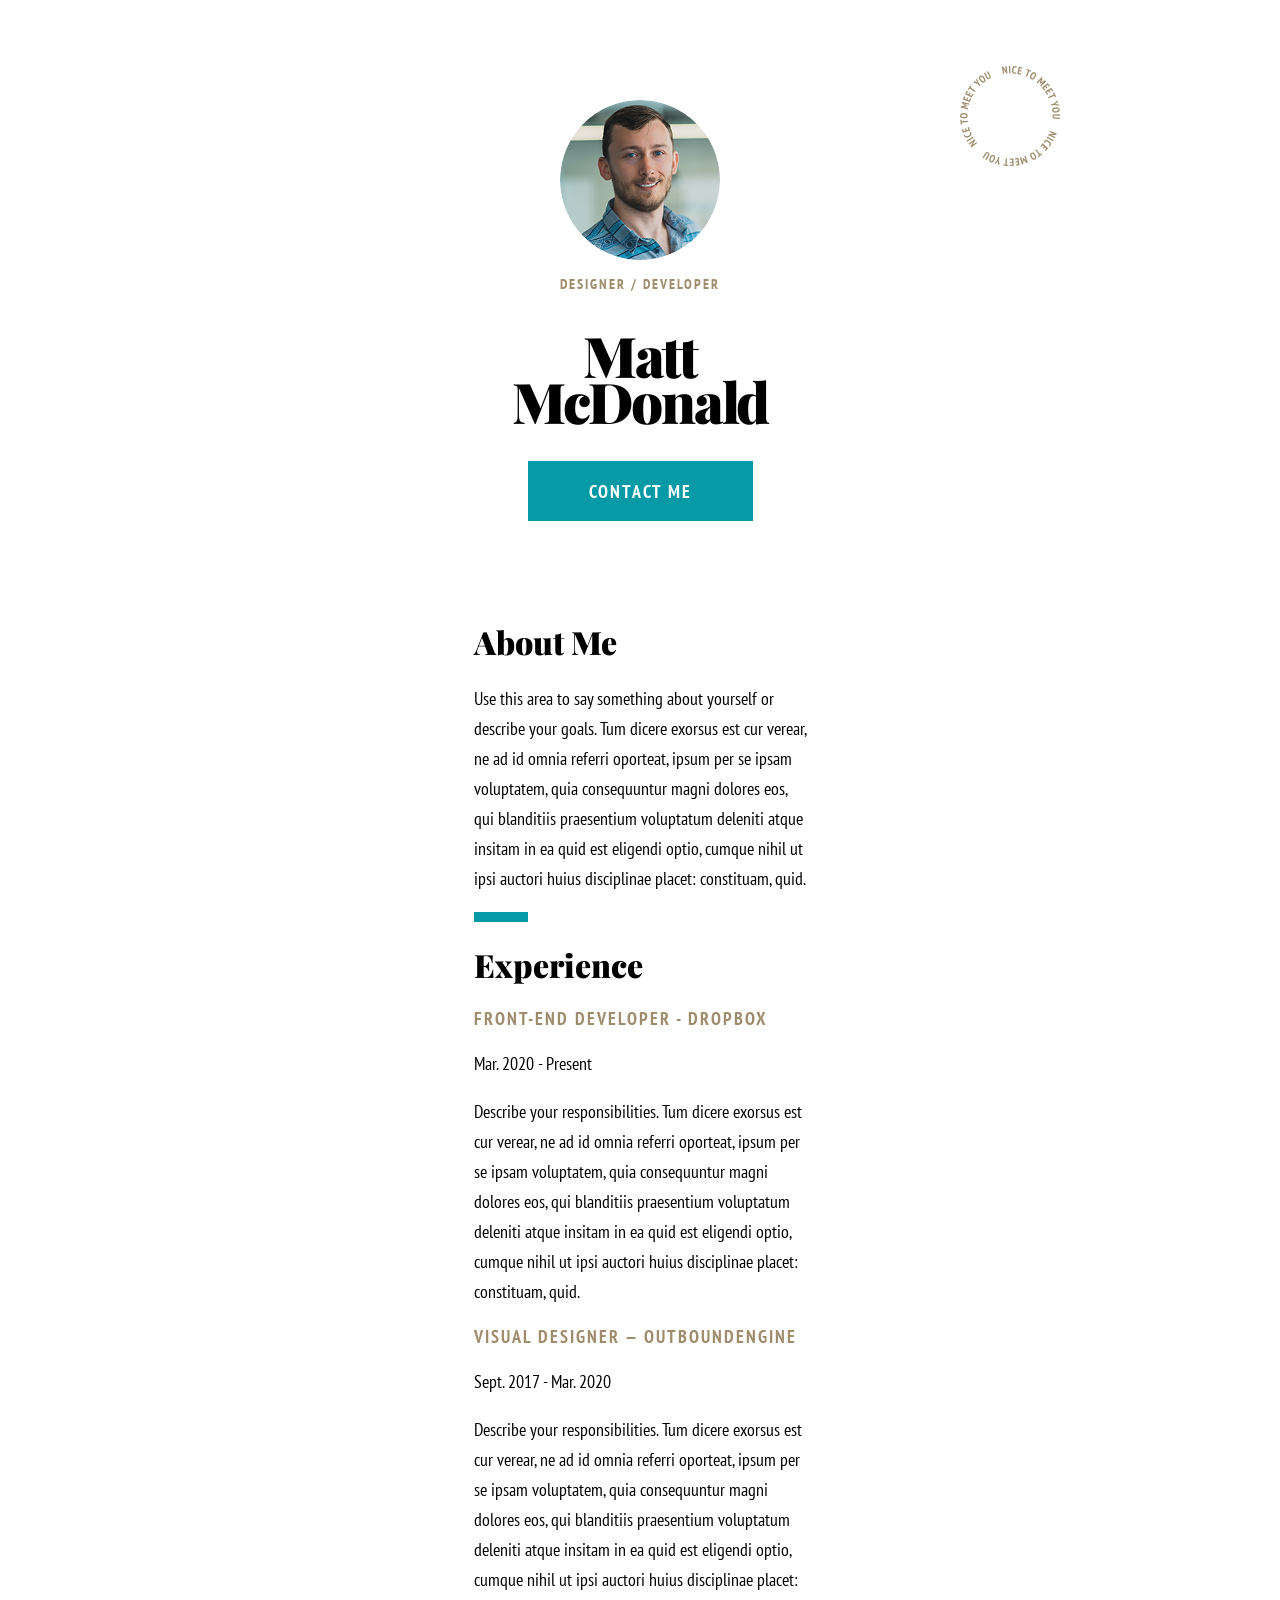
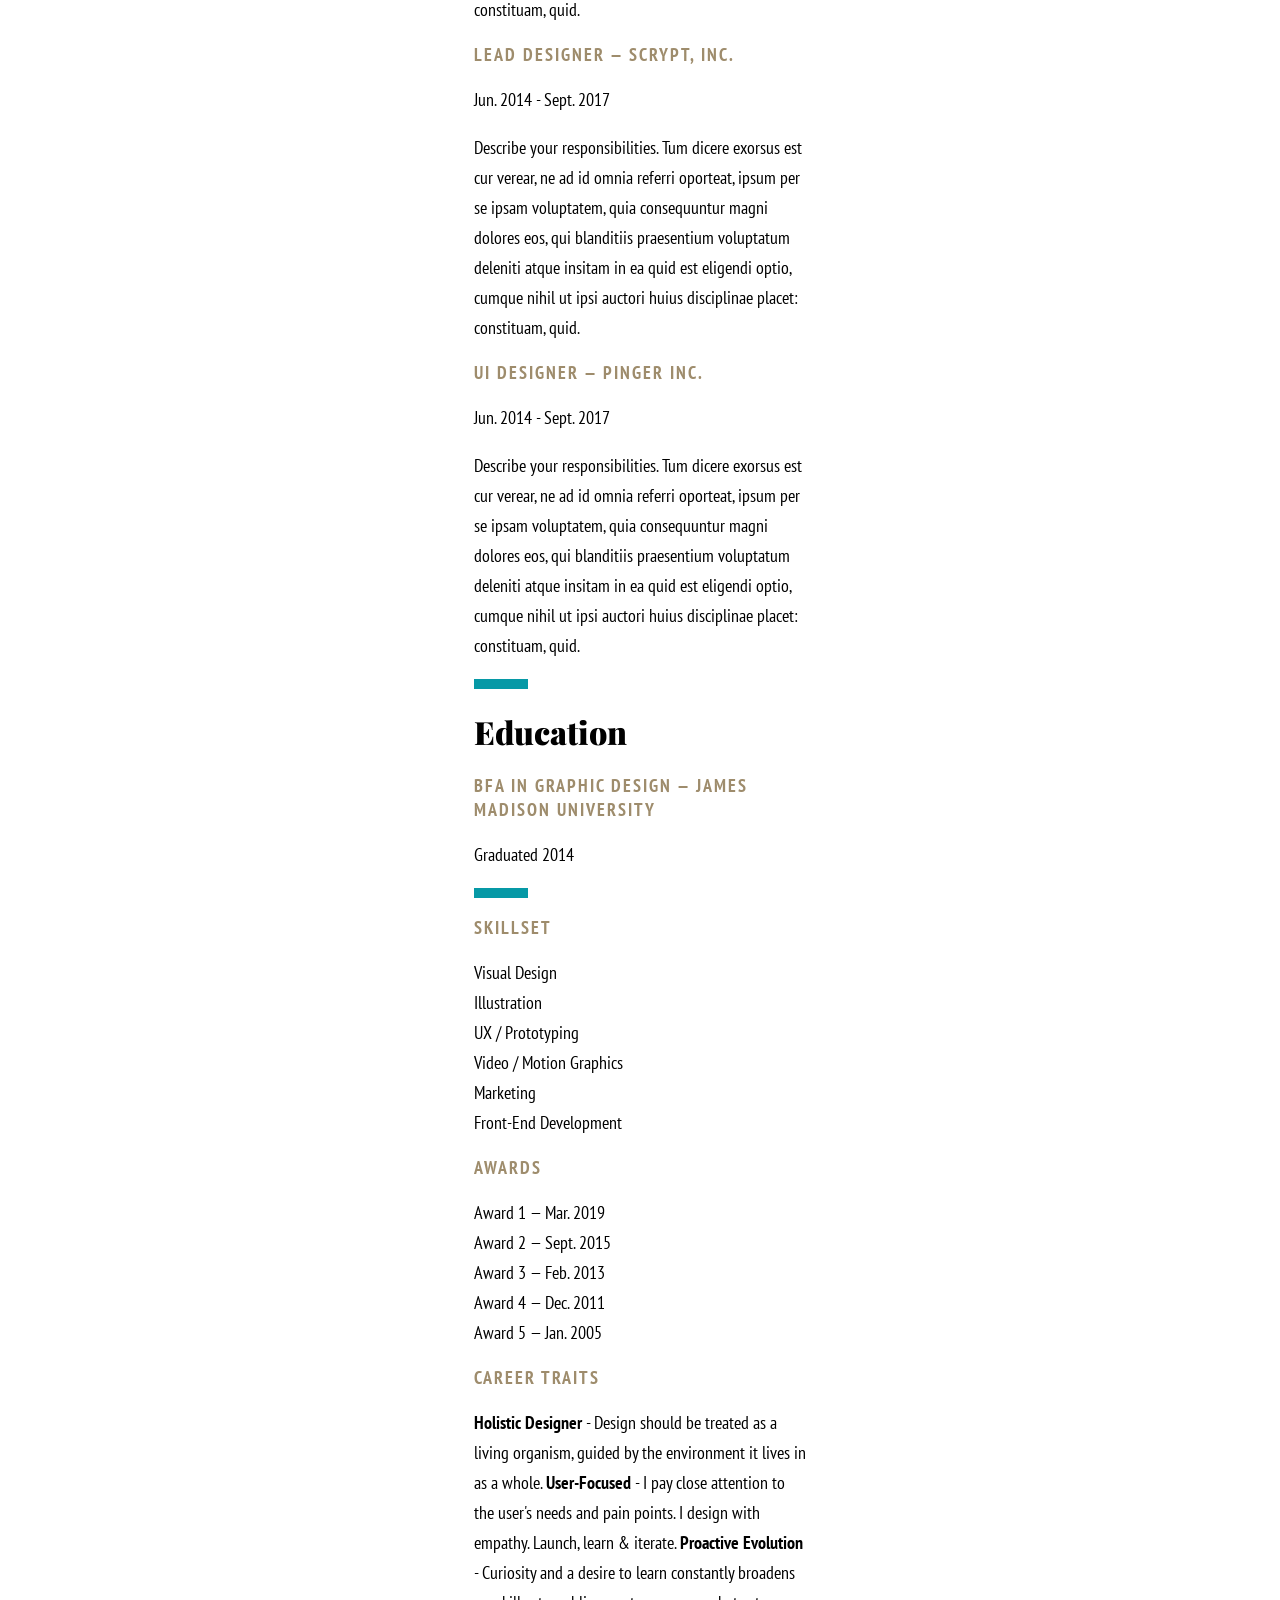
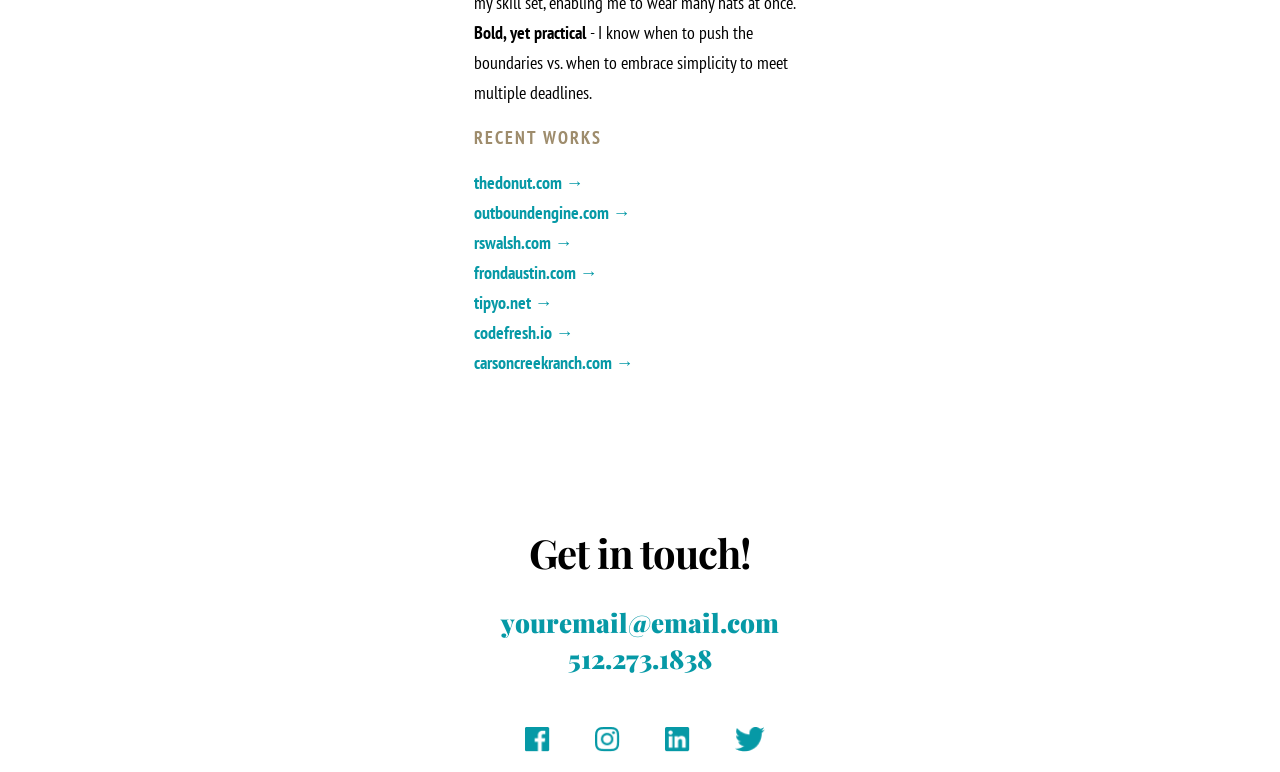
==== index.html @ 44c629a9 "casi acabado" ====
<!doctype html>
<html lang="es">
  <head>
    <meta charset="UTF-8" />
    <meta name="viewport" content="width=device-width, initial-scale=1.0" />
    <title>Proyecto CV</title>

    <link rel="preconnect" href="https://fonts.googleapis.com" />
    <link rel="preconnect" href="https://fonts.gstatic.com" crossorigin />

    <link
      href="https://fonts.googleapis.com/css2?family=Playfair+Display:wght@400;700;900&family=PT+Sans+Narrow:wght@400;700&display=swap"
      rel="stylesheet"
    />

    <link rel="stylesheet" href="estilos.css" />
  </head>

  <body>
    <div class="pagina">
      <div class="fondo_marron">
        <div class="header">
          <img
            class="foto_perfil"
            src="img/foto_hombre.png"
            alt="Imagen de Matt McDonald"
          />

          <img
            class="foto_dos"
            src="img/foto_dos.png"
            alt="Elemento decorativo"
          />

          <p class="color_marron developer">DESIGNER / DEVELOPER</p>

          <h1 class="nombre">Matt McDonald</h1>
        </div>

        <button type="button">CONTACT ME</button>
      </div>

      <h1 class="titulo_aboutme">About Me</h1>

      <p>
        Use this area to say something about yourself or describe your goals.
        Tum dicere exorsus est cur verear, ne ad id omnia referri oporteat,
        ipsum per se ipsam voluptatem, quia consequuntur magni dolores eos, qui
        blanditiis praesentium voluptatum deleniti atque insitam in ea quid est
        eligendi optio, cumque nihil ut ipsi auctori huius disciplinae placet:
        constituam, quid.
      </p>

      <div class="cuadrado_azul"></div>

      <h1>Experience</h1>

      <p class="color_marron">FRONT-END DEVELOPER - DROPBOX</p>

      <p>Mar. 2020 - Present</p>

      <p>
        Describe your responsibilities. Tum dicere exorsus est cur verear, ne ad
        id omnia referri oporteat, ipsum per se ipsam voluptatem, quia
        consequuntur magni dolores eos, qui blanditiis praesentium voluptatum
        deleniti atque insitam in ea quid est eligendi optio, cumque nihil ut
        ipsi auctori huius disciplinae placet: constituam, quid.
      </p>

      <p class="color_marron">Visual Designer — OutboundEngine</p>

      <p>Sept. 2017 - Mar. 2020</p>

      <p>
        Describe your responsibilities. Tum dicere exorsus est cur verear, ne ad
        id omnia referri oporteat, ipsum per se ipsam voluptatem, quia
        consequuntur magni dolores eos, qui blanditiis praesentium voluptatum
        deleniti atque insitam in ea quid est eligendi optio, cumque nihil ut
        ipsi auctori huius disciplinae placet: constituam, quid.
      </p>

      <p class="color_marron">Lead Designer — Scrypt, Inc.</p>

      <p>Jun. 2014 - Sept. 2017</p>

      <p>
        Describe your responsibilities. Tum dicere exorsus est cur verear, ne ad
        id omnia referri oporteat, ipsum per se ipsam voluptatem, quia
        consequuntur magni dolores eos, qui blanditiis praesentium voluptatum
        deleniti atque insitam in ea quid est eligendi optio, cumque nihil ut
        ipsi auctori huius disciplinae placet: constituam, quid.
      </p>

      <p class="color_marron">UI Designer — Pinger Inc.</p>

      <p>Jun. 2014 - Sept. 2017</p>

      <p>
        Describe your responsibilities. Tum dicere exorsus est cur verear, ne ad
        id omnia referri oporteat, ipsum per se ipsam voluptatem, quia
        consequuntur magni dolores eos, qui blanditiis praesentium voluptatum
        deleniti atque insitam in ea quid est eligendi optio, cumque nihil ut
        ipsi auctori huius disciplinae placet: constituam, quid.
      </p>

      <div class="cuadrado_azul"></div>

      <h1>Education</h1>

      <p class="color_marron">
        BFA in Graphic Design — James Madison University
      </p>

      <p>Graduated 2014</p>

      <div class="cuadrado_azul"></div>

      <p class="color_marron">Skillset</p>

      <ul>
        <li>Visual Design</li>
        <li>Illustration</li>
        <li>UX / Prototyping</li>
        <li>Video / Motion Graphics</li>
        <li>Marketing</li>
        <li>Front-End Development</li>
      </ul>

      <p class="color_marron">Awards</p>

      <ul>
        <li>Award 1 — Mar. 2019</li>
        <li>Award 2 — Sept. 2015</li>
        <li>Award 3 — Feb. 2013</li>
        <li>Award 4 — Dec. 2011</li>
        <li>Award 5 — Jan. 2005</li>
      </ul>

      <p class="color_marron">Career Traits</p>

      <p>
        <strong>Holistic Designer</strong> - Design should be treated as a
        living organism, guided by the environment it lives in as a whole.

        <strong>User-Focused</strong> - I pay close attention to the user's
        needs and pain points. I design with empathy. Launch, learn & iterate.

        <strong>Proactive Evolution</strong> - Curiosity and a desire to learn
        constantly broadens my skill set, enabling me to wear many hats at once.

        <strong>Bold, yet practical</strong> - I know when to push the
        boundaries vs. when to embrace simplicity to meet multiple deadlines.
      </p>

      <p class="color_marron">Recent Works</p>

      <ul class="recent_works">
        <li>thedonut.com →</li>
        <li>outboundengine.com →</li>
        <li>rswalsh.com →</li>
        <li>frondaustin.com →</li>
        <li>tipyo.net →</li>
        <li>codefresh.io →</li>
        <li>carsoncreekranch.com →</li>
      </ul>

      <h1 class="titulo_abajo">
        <strong> Get in touch! </strong>
      </h1>

      <p class="correo_y_num">youremail@email.com</p>

      <p class="correo_y_num">512.273.1838</p>

      <div class="logos">
        <img src="img/facebook.png" alt="Facebook" />

        <img src="img/instagram.png" alt="Instagram" />

        <img src="img/linkedin.png" alt="LinkedIn" />

        <img src="img/twitter.png" alt="Twitter" />
      </div>
    </div>
  </body>
</html>
---- estilos.css ----
body {
  display: flex;
  justify-content: center;
  margin: 20px;
}

.pagina {
  width: 375px;
  padding: 0 21px;
  box-sizing: border-box;
}

.color_marron {
  color: #9e8c6c;
  font-family: "PT Sans Narrow", sans-serif;
  font-weight: 700;
  font-size: 18px;
  line-height: 24px;
  letter-spacing: 2px;
  text-transform: uppercase;
}

ul {
  list-style-type: none;
  font-family: "PT Sans Narrow", sans-serif;
  font-weight: 400;
  font-size: 18px;
  line-height: 30px;
  letter-spacing: 0;
}

li {
  margin-left: -40px;
}

.foto_perfil {
  display: flex;
  margin: 0 auto;
  margin-top: 160px;
  width: 160px;
  height: 160px;
  border-radius: 50%;
  display: block;
  margin: 80px auto 0 auto;
  opacity: 1;
}
.foto_dos {
  width: 100px;
  height: 100px;
  position: absolute;
  top: 66px;
  left: 960px;
  transform: rotate(0deg);
  opacity: 1;
}
.nombre {
  display: flex;
  justify-content: center;
  font-family: "Playfair Display", serif;
  font-weight: 900;
  font-size: 56px;
  text-box-trim: none;
  line-height: 46px;
  letter-spacing: -2.17px;
  text-align: center;
}

.logos {
  display: flex;
  justify-content: center;
  width: 243px;
  height: 25px;
  opacity: 1;
  margin-left: 50px;
  gap: 45px;
  margin-top: 50px;
}

.titulo_abajo {
  display: flex;
  justify-content: center;
  font-family: "Playfair Display", serif;
  font-weight: 900;
  font-size: 40px;
  line-height: 50px;
  letter-spacing: -1.14px;
  text-align: center;
  margin-top: 150px;
}

.correo_y_num {
  font-family: "Playfair Display", serif;
  font-weight: 900;
  font-size: 26px;
  line-height: 36px;
  letter-spacing: 0;
  text-align: center;
  color: #0699a6;
  margin: 0;
}

button {
  width: 225px;
  height: 60px;
  display: block;
  margin: 0 auto;
  background-color: #0699a6;
  color: white;
  font-family: "PT Sans Narrow", sans-serif;
  font-weight: 700;
  font-size: 18px;
  letter-spacing: 2px;
  text-align: center;
  border: none;
}

.developer {
  display: flex;
  justify-content: center;
  font-family: "PT Sans Narrow", sans-serif;
  font-weight: 700;
  font-size: 14px;
  line-height: 20px;
  letter-spacing: 2px;
  text-align: center;
  text-transform: uppercase;
}

p {
  font-family: "PT Sans Narrow", sans-serif;
  font-weight: 400;
  font-size: 18px;
  line-height: 30px;
  letter-spacing: 0;
}

h1 {
  max-width: 335px;
  font-family: "Playfair Display", serif;
  font-weight: 900;
  font-size: 32px;
  line-height: 42px;
  letter-spacing: 0px;
}

.titulo_aboutme {
  margin-top: 100px;
}

.cuadrado_azul {
  background-color: #0699a6;
  width: 54px;
  height: 10px;
  top: 968px;
  left: 20px;
}
.recent_works {
  font-family: "PT Sans Narrow", sans-serif;
  font-weight: 700;
  font-size: 18px;
  line-height: 30px;
  letter-spacing: 0;
  color: #0699a6;
}
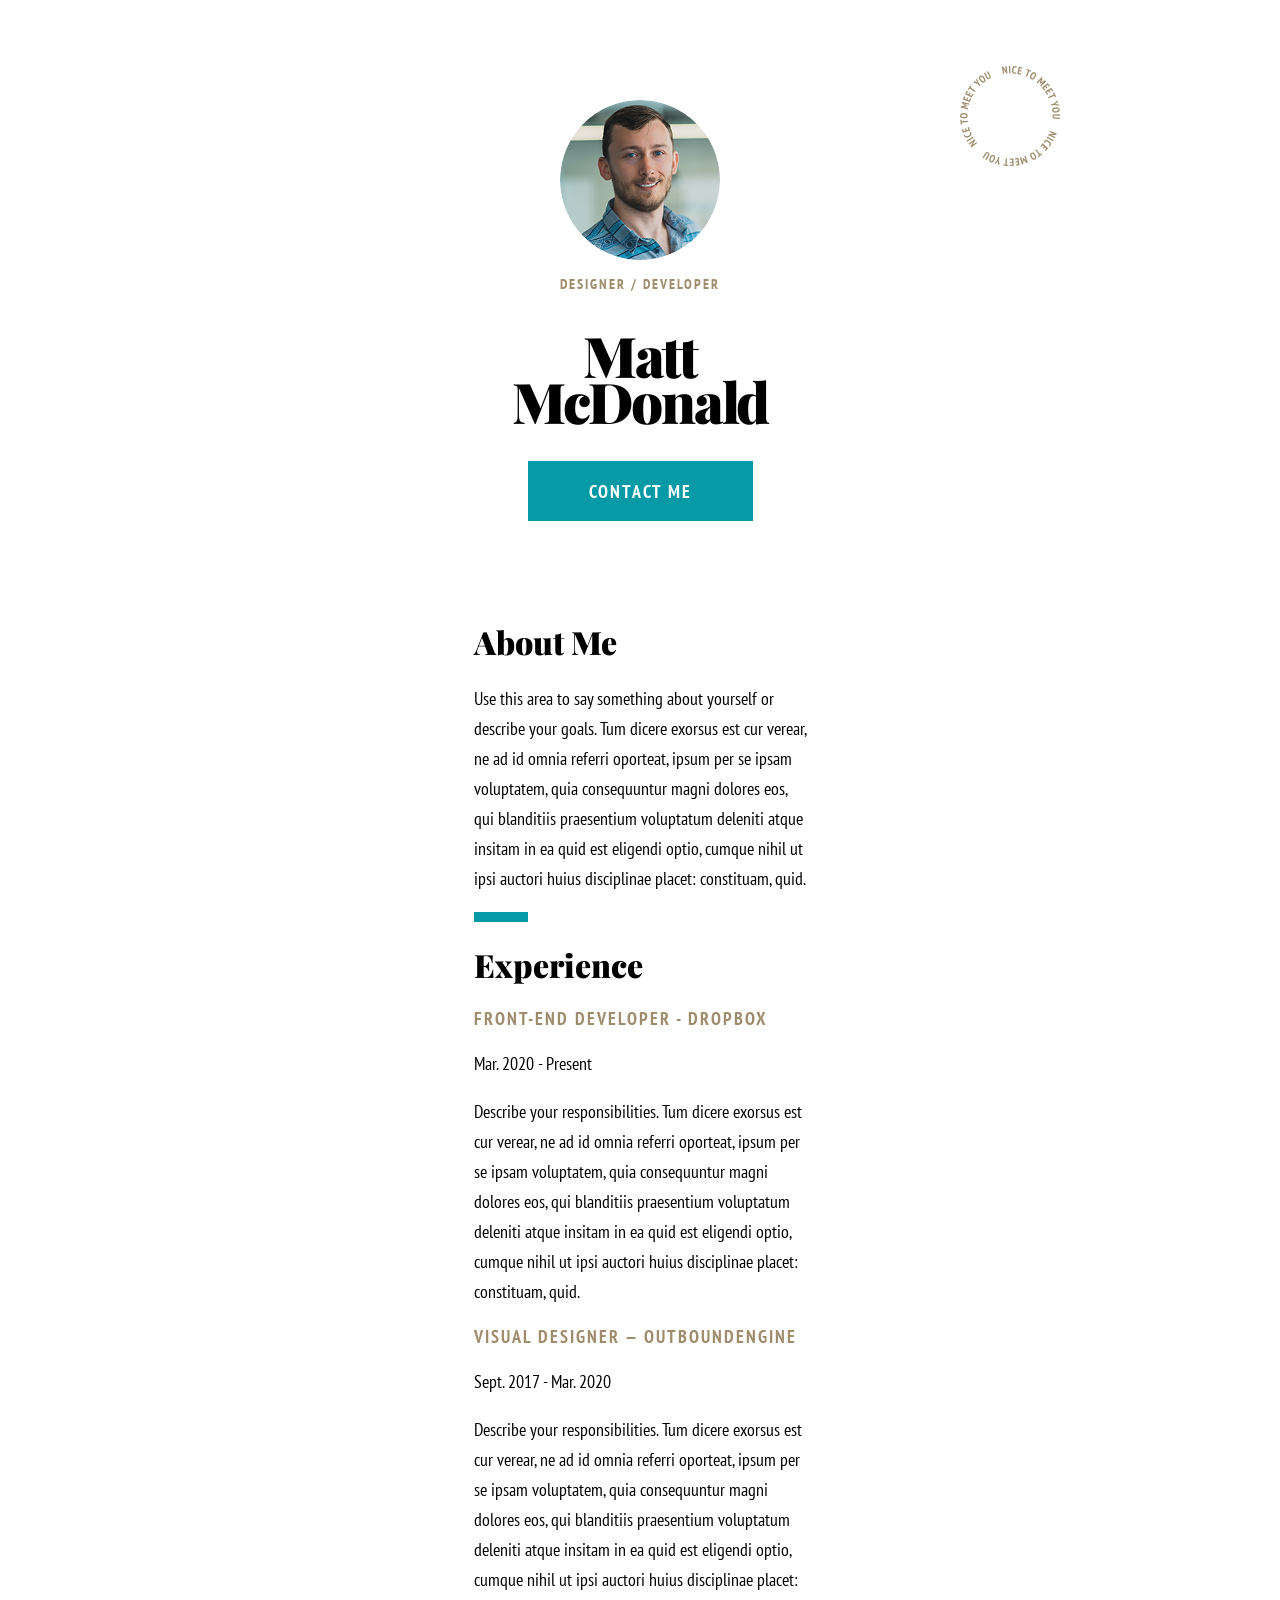
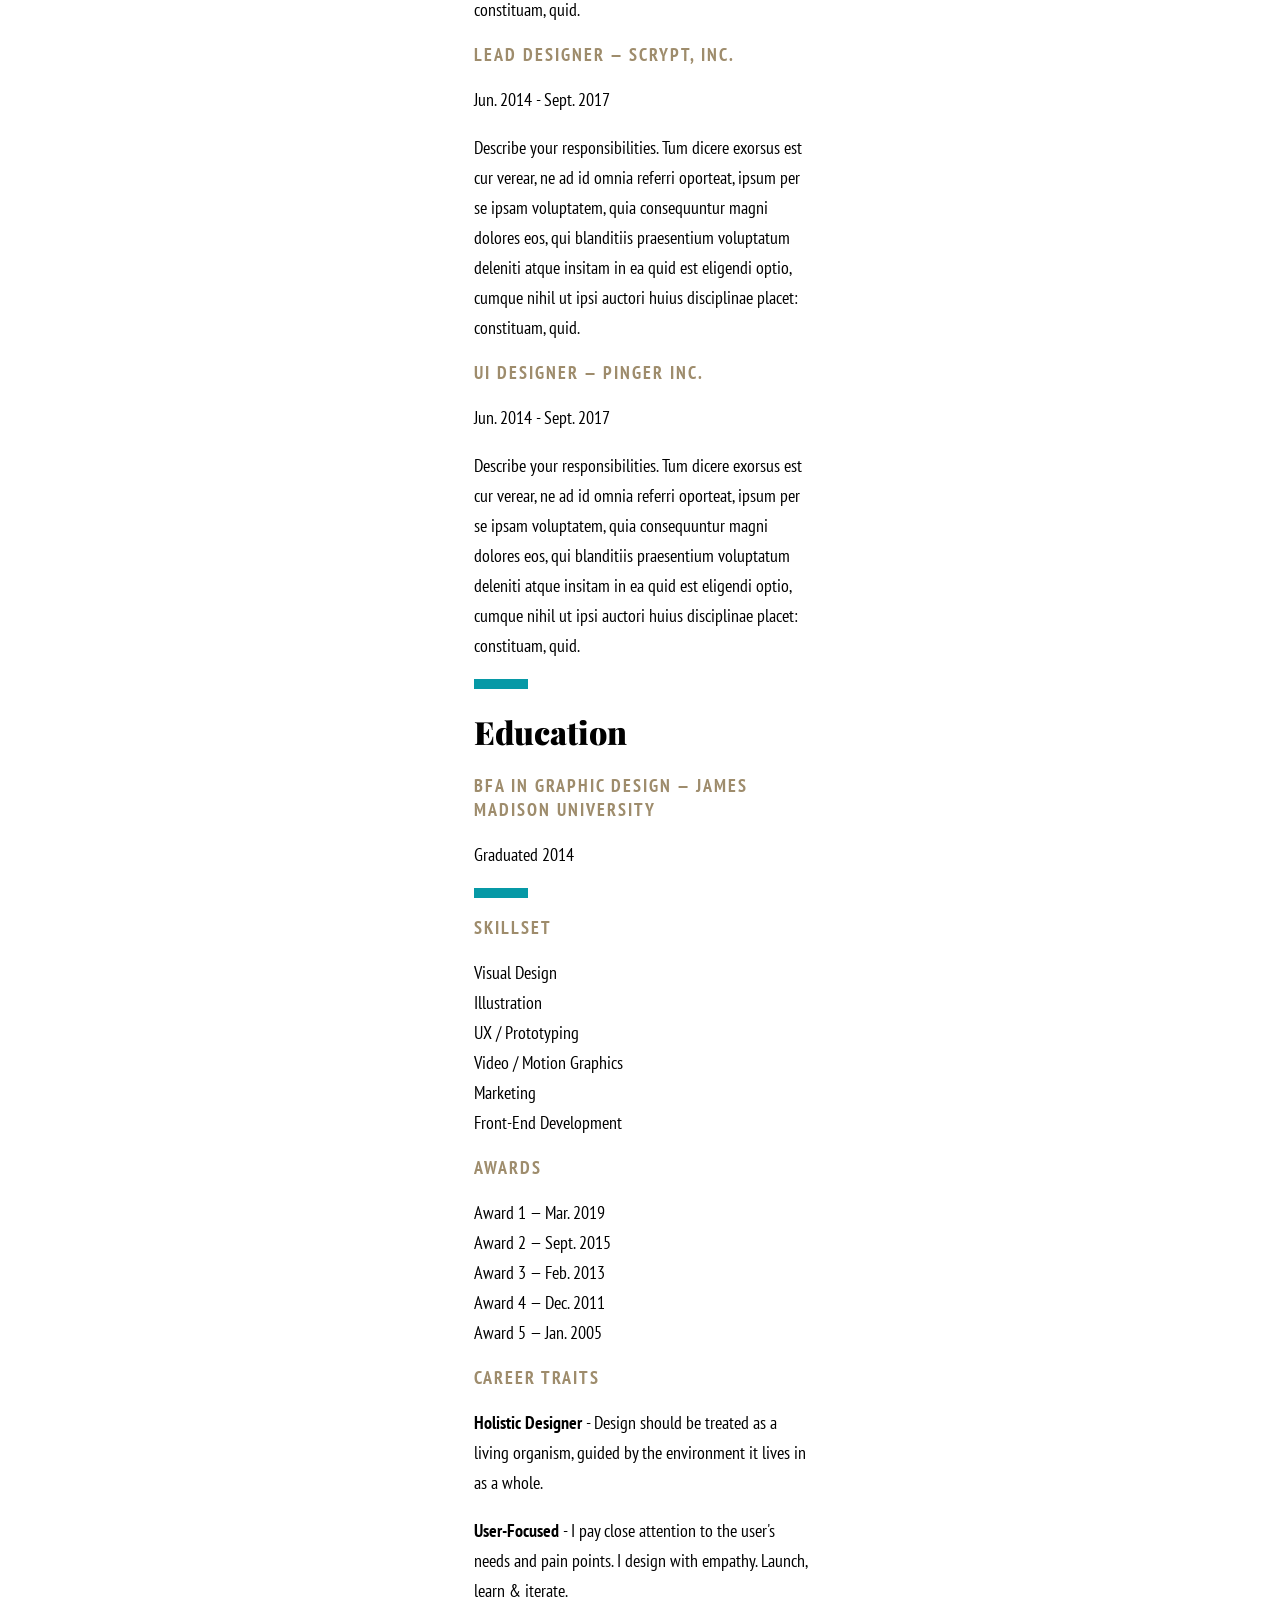
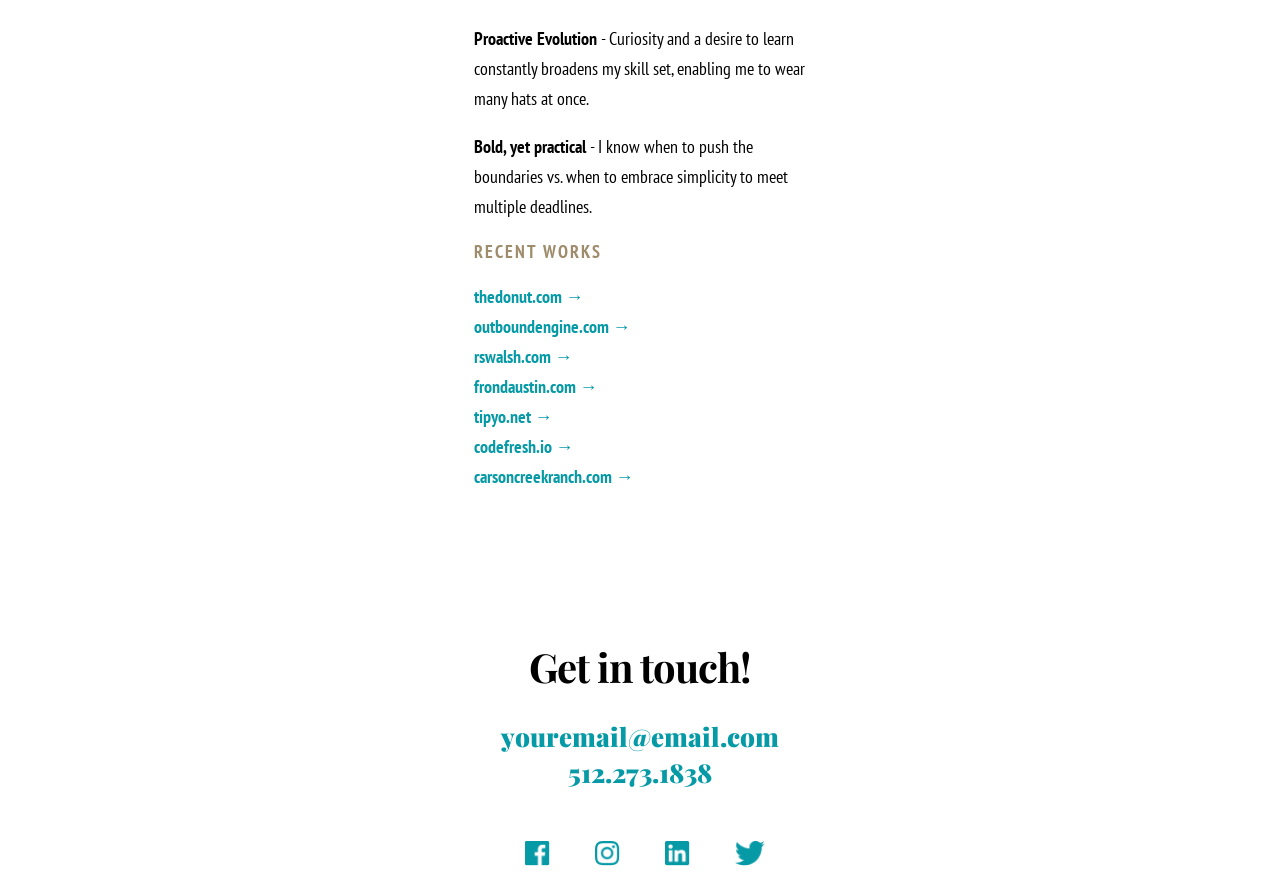
==== commit 09f14830: "FALTA EL FONDO DE LA PAG" ====
--- a/index.html
+++ b/index.html
@@ -3,7 +3,7 @@
   <head>
     <meta charset="UTF-8" />
     <meta name="viewport" content="width=device-width, initial-scale=1.0" />
-    <title>Proyecto CV</title>
+    <title>Proyecto currículum</title>
 
     <link rel="preconnect" href="https://fonts.googleapis.com" />
     <link rel="preconnect" href="https://fonts.gstatic.com" crossorigin />
@@ -141,13 +141,19 @@
       <p>
         <strong>Holistic Designer</strong> - Design should be treated as a
         living organism, guided by the environment it lives in as a whole.
+      </p>
 
+      <p>
         <strong>User-Focused</strong> - I pay close attention to the user's
         needs and pain points. I design with empathy. Launch, learn & iterate.
+      </p>
 
+      <p>
         <strong>Proactive Evolution</strong> - Curiosity and a desire to learn
         constantly broadens my skill set, enabling me to wear many hats at once.
+      </p>
 
+      <p>
         <strong>Bold, yet practical</strong> - I know when to push the
         boundaries vs. when to embrace simplicity to meet multiple deadlines.
       </p>
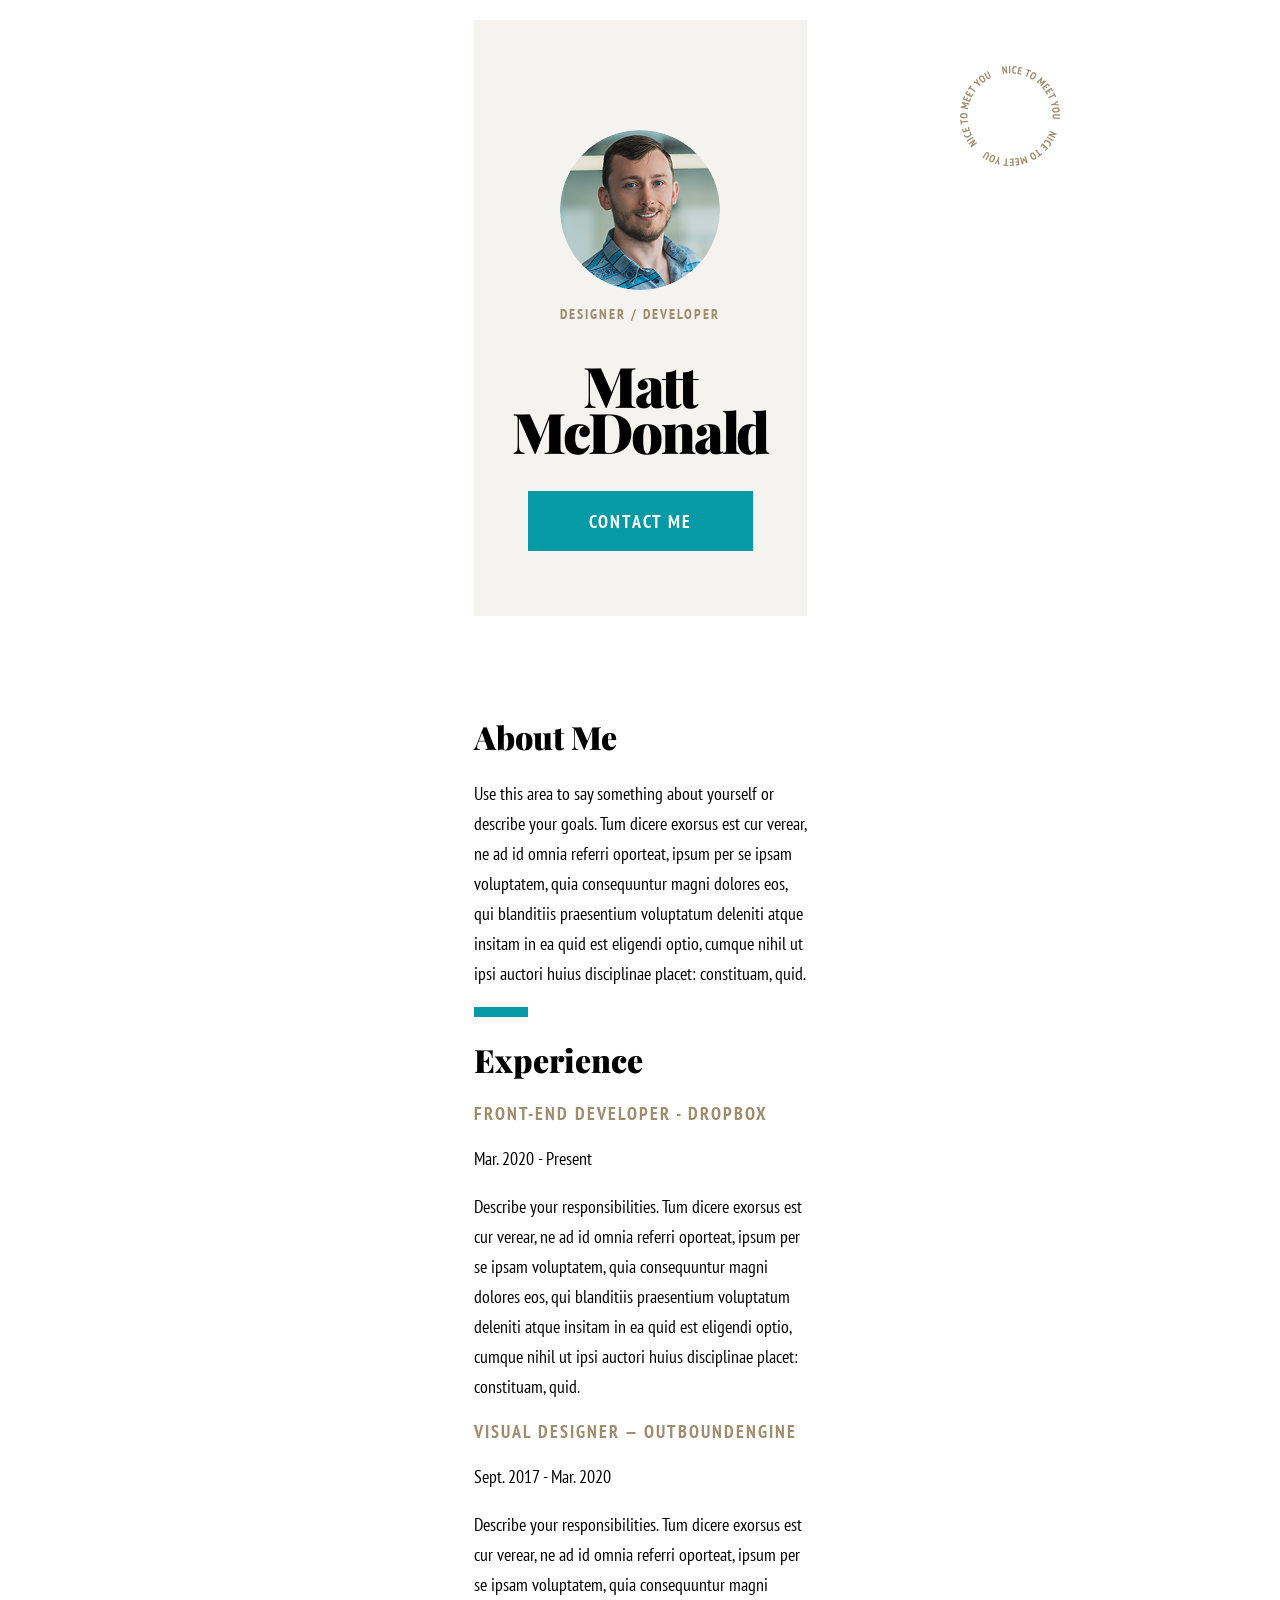
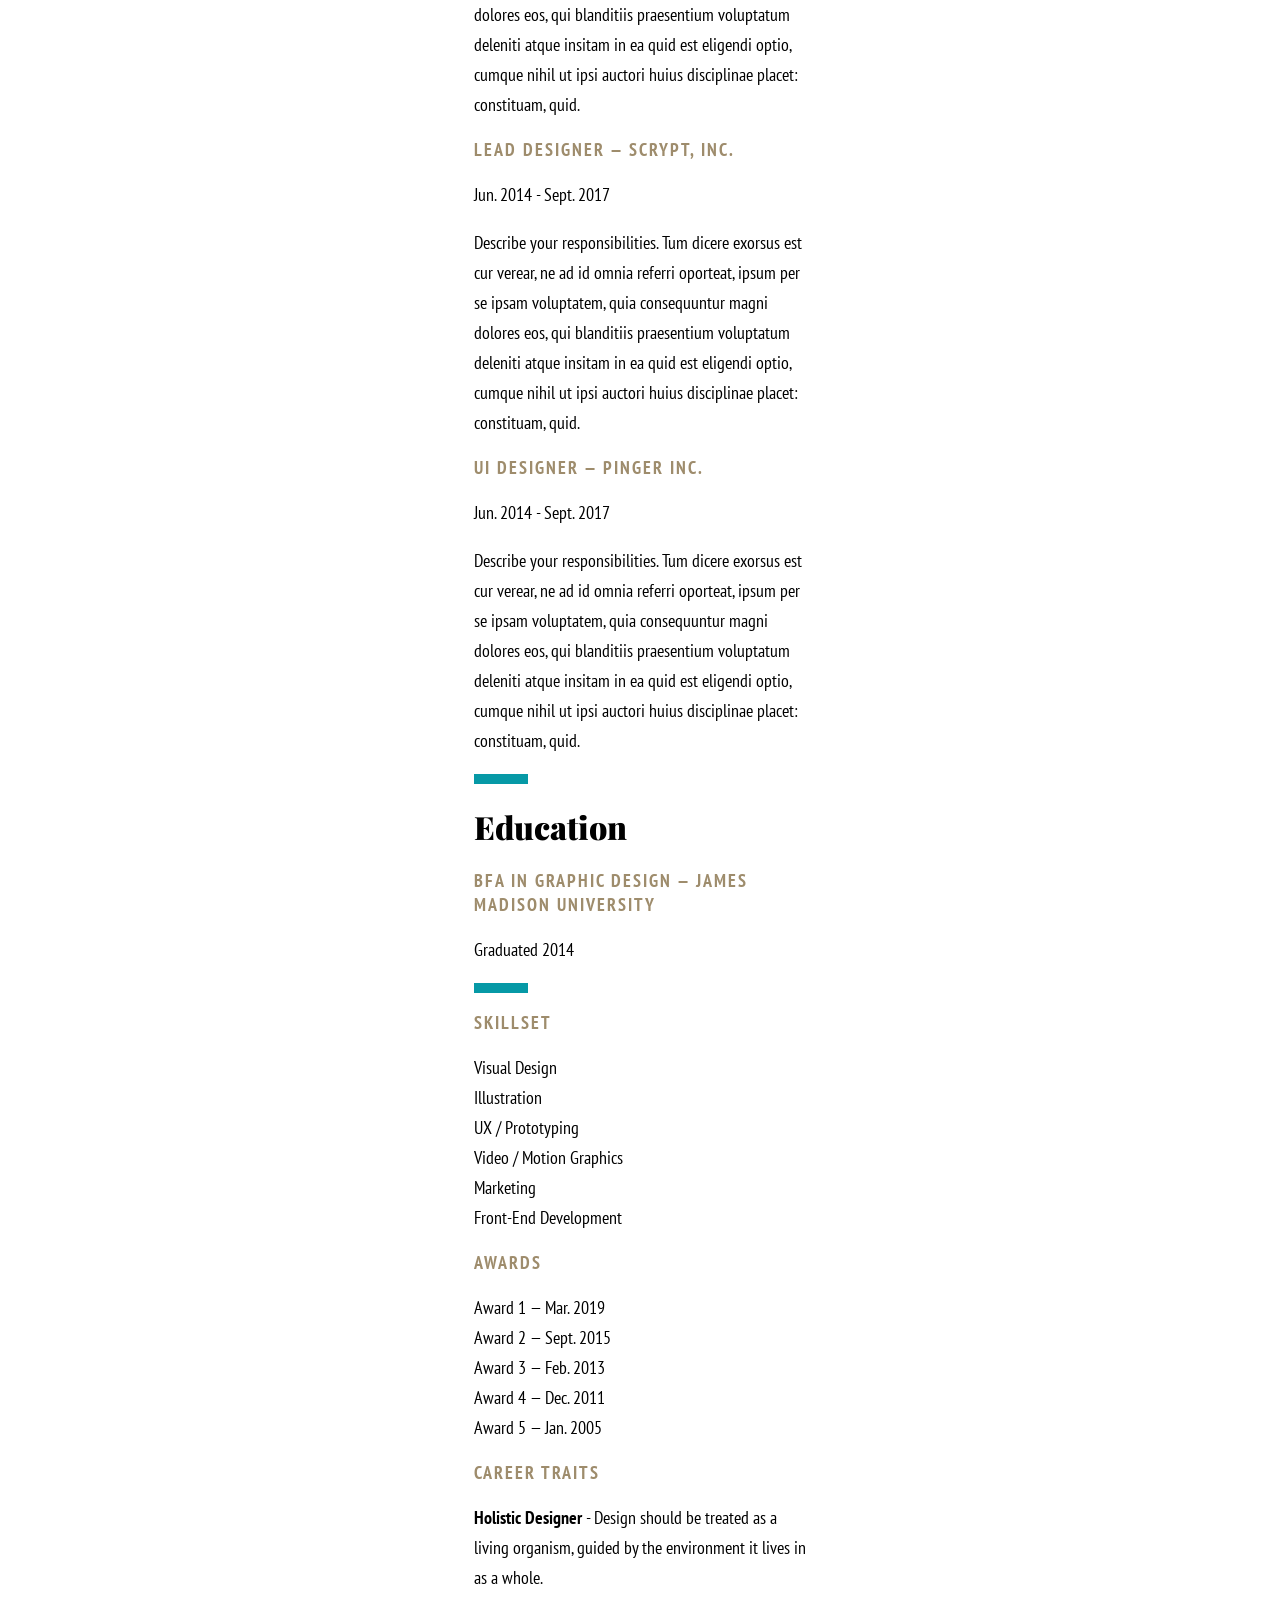
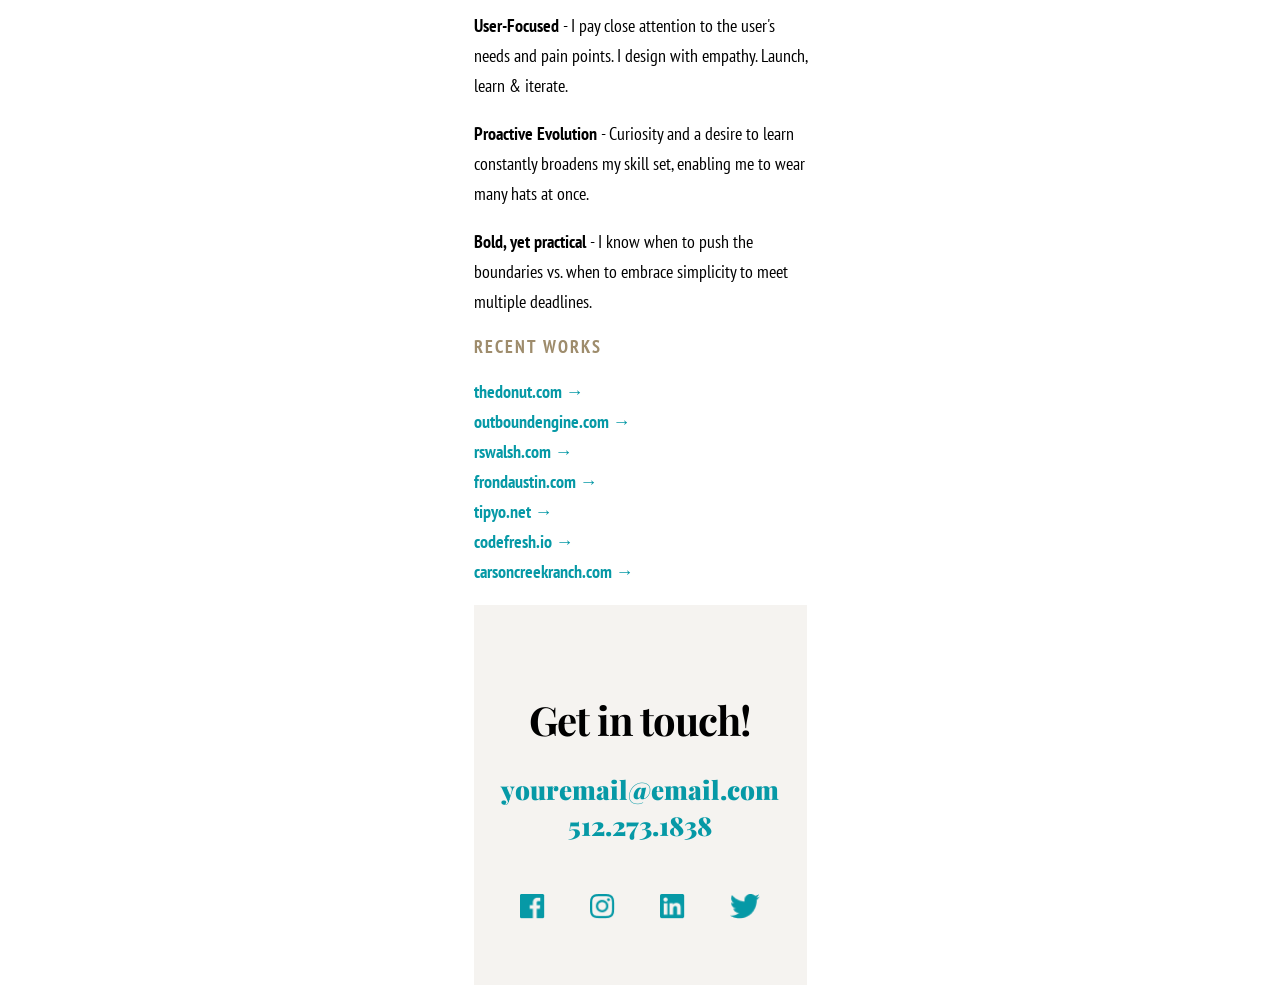
==== commit 50010d50: "mejora estilos y estructura del CV: ajusta márgenes y agrega secciones de encabezado y pie de página" ====
--- a/index.html
+++ b/index.html
@@ -35,9 +35,9 @@
           <p class="color_marron developer">DESIGNER / DEVELOPER</p>
 
           <h1 class="nombre">Matt McDonald</h1>
+
+          <button type="button">CONTACT ME</button>
         </div>
-
-        <button type="button">CONTACT ME</button>
       </div>
 
       <h1 class="titulo_aboutme">About Me</h1>
@@ -169,23 +169,24 @@
         <li>codefresh.io →</li>
         <li>carsoncreekranch.com →</li>
       </ul>
+      <div class="footer">
+        <h1 class="titulo_abajo">
+          <strong> Get in touch! </strong>
+        </h1>
 
-      <h1 class="titulo_abajo">
-        <strong> Get in touch! </strong>
-      </h1>
+        <p class="correo_y_num">youremail@email.com</p>
 
-      <p class="correo_y_num">youremail@email.com</p>
+        <p class="correo_y_num">512.273.1838</p>
 
-      <p class="correo_y_num">512.273.1838</p>
+        <div class="logos">
+          <img src="img/facebook.png" alt="Facebook" />
 
-      <div class="logos">
-        <img src="img/facebook.png" alt="Facebook" />
+          <img src="img/instagram.png" alt="Instagram" />
 
-        <img src="img/instagram.png" alt="Instagram" />
+          <img src="img/linkedin.png" alt="LinkedIn" />
 
-        <img src="img/linkedin.png" alt="LinkedIn" />
-
-        <img src="img/twitter.png" alt="Twitter" />
+          <img src="img/twitter.png" alt="Twitter" />
+        </div>
       </div>
     </div>
   </body>
--- a/estilos.css
+++ b/estilos.css
@@ -71,7 +71,7 @@
   width: 243px;
   height: 25px;
   opacity: 1;
-  margin-left: 50px;
+  margin-left: 25px;
   gap: 45px;
   margin-top: 50px;
 }
@@ -85,7 +85,7 @@
   line-height: 50px;
   letter-spacing: -1.14px;
   text-align: center;
-  margin-top: 150px;
+  margin-top: 70px;
 }
 
 .correo_y_num {
@@ -162,3 +162,19 @@
   letter-spacing: 0;
   color: #0699a6;
 }
+
+.header {
+  background-color: rgba(158, 140, 108, 0.1);
+  width: 100%;
+  height: 596px;
+  padding: 30px;
+  box-sizing: border-box;
+}
+
+.footer {
+  background-color: rgba(158, 140, 108, 0.1);
+  width: 100%;
+  height: 380px;
+  padding: 20px;
+  box-sizing: border-box;
+}
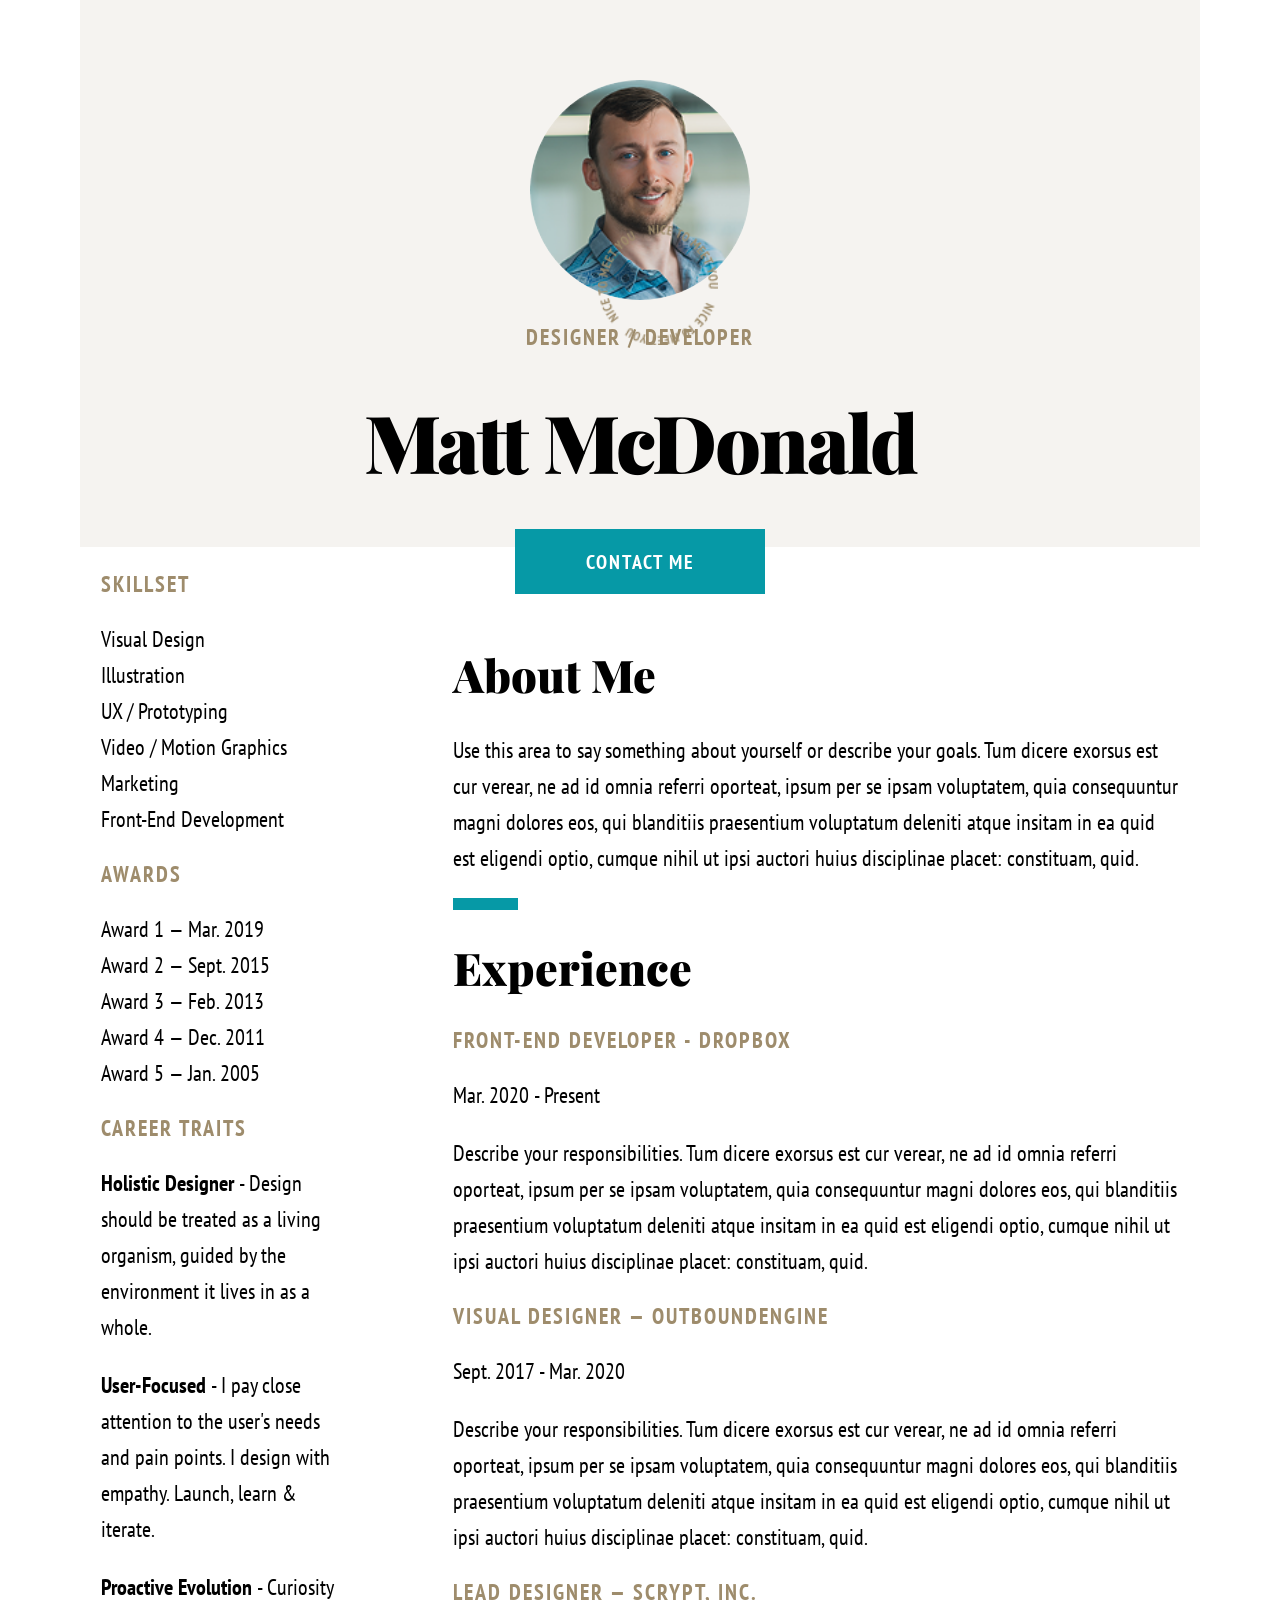
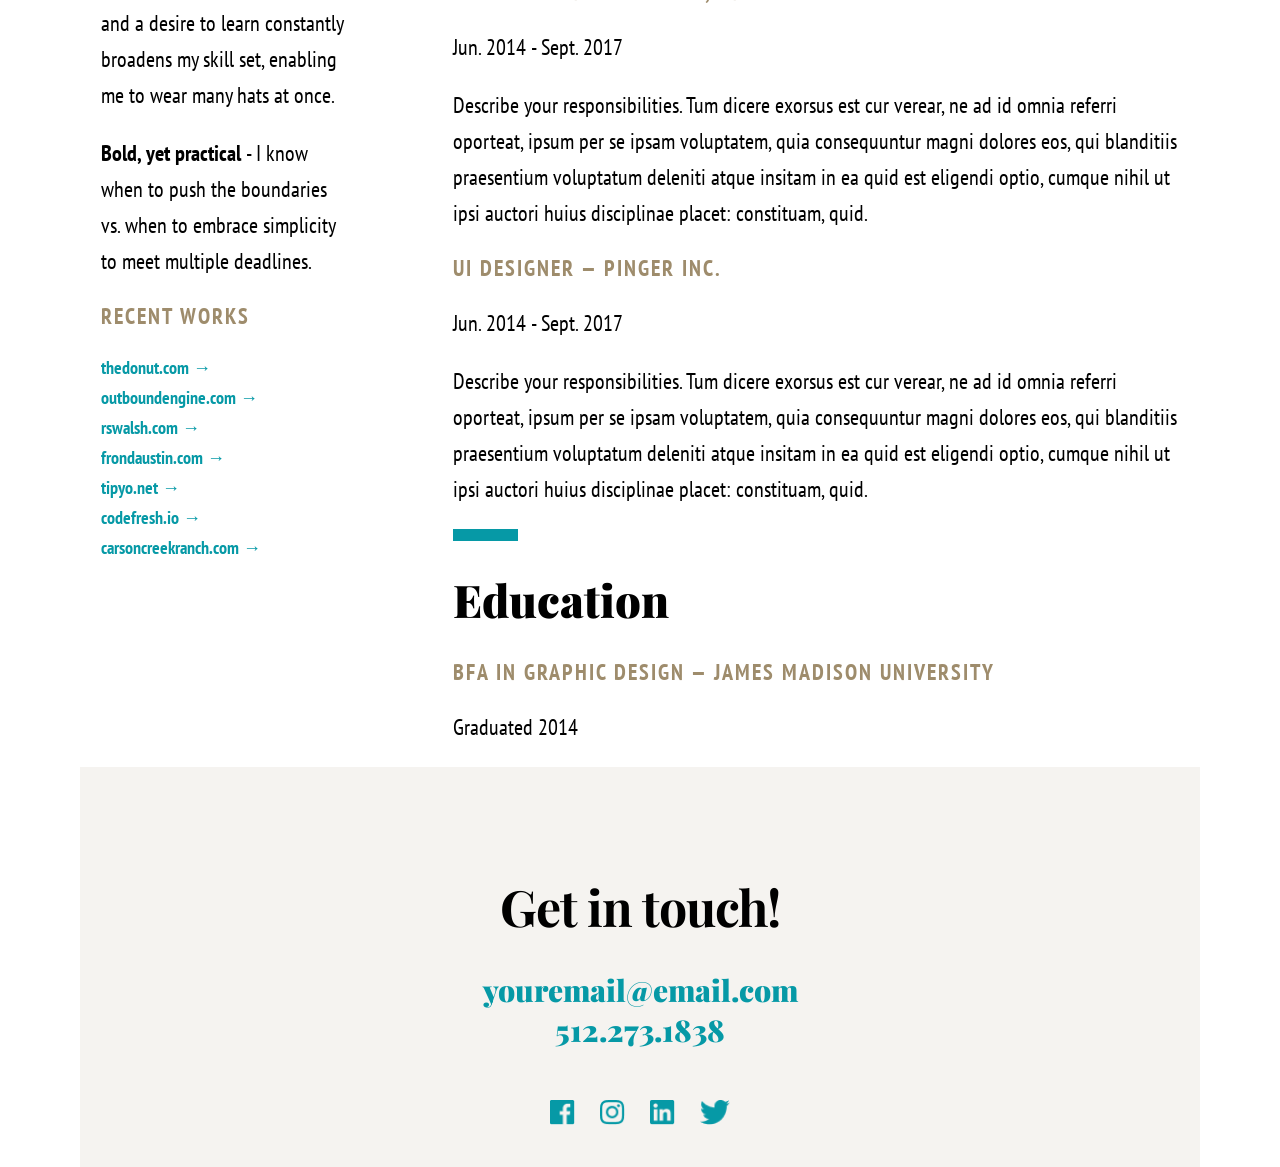
==== commit 9c271667: "JFYTDFDJGFDJG" ====
--- a/index.html
+++ b/index.html
@@ -3,8 +3,10 @@
   <head>
     <meta charset="UTF-8" />
     <meta name="viewport" content="width=device-width, initial-scale=1.0" />
-    <title>Proyecto currículum</title>
-
+
+    <title>Currículum</title>
+
+    <!-- Fuentes -->
     <link rel="preconnect" href="https://fonts.googleapis.com" />
     <link rel="preconnect" href="https://fonts.gstatic.com" crossorigin />
 
@@ -13,11 +15,13 @@
       rel="stylesheet"
     />
 
+    <!-- CSS -->
     <link rel="stylesheet" href="estilos.css" />
   </head>
 
   <body>
     <div class="pagina">
+      <!-- HEADER -->
       <div class="fondo_marron">
         <div class="header">
           <img
@@ -40,138 +44,167 @@
         </div>
       </div>
 
-      <h1 class="titulo_aboutme">About Me</h1>
-
-      <p>
-        Use this area to say something about yourself or describe your goals.
-        Tum dicere exorsus est cur verear, ne ad id omnia referri oporteat,
-        ipsum per se ipsam voluptatem, quia consequuntur magni dolores eos, qui
-        blanditiis praesentium voluptatum deleniti atque insitam in ea quid est
-        eligendi optio, cumque nihil ut ipsi auctori huius disciplinae placet:
-        constituam, quid.
-      </p>
-
-      <div class="cuadrado_azul"></div>
-
-      <h1>Experience</h1>
-
-      <p class="color_marron">FRONT-END DEVELOPER - DROPBOX</p>
-
-      <p>Mar. 2020 - Present</p>
-
-      <p>
-        Describe your responsibilities. Tum dicere exorsus est cur verear, ne ad
-        id omnia referri oporteat, ipsum per se ipsam voluptatem, quia
-        consequuntur magni dolores eos, qui blanditiis praesentium voluptatum
-        deleniti atque insitam in ea quid est eligendi optio, cumque nihil ut
-        ipsi auctori huius disciplinae placet: constituam, quid.
-      </p>
-
-      <p class="color_marron">Visual Designer — OutboundEngine</p>
-
-      <p>Sept. 2017 - Mar. 2020</p>
-
-      <p>
-        Describe your responsibilities. Tum dicere exorsus est cur verear, ne ad
-        id omnia referri oporteat, ipsum per se ipsam voluptatem, quia
-        consequuntur magni dolores eos, qui blanditiis praesentium voluptatum
-        deleniti atque insitam in ea quid est eligendi optio, cumque nihil ut
-        ipsi auctori huius disciplinae placet: constituam, quid.
-      </p>
-
-      <p class="color_marron">Lead Designer — Scrypt, Inc.</p>
-
-      <p>Jun. 2014 - Sept. 2017</p>
-
-      <p>
-        Describe your responsibilities. Tum dicere exorsus est cur verear, ne ad
-        id omnia referri oporteat, ipsum per se ipsam voluptatem, quia
-        consequuntur magni dolores eos, qui blanditiis praesentium voluptatum
-        deleniti atque insitam in ea quid est eligendi optio, cumque nihil ut
-        ipsi auctori huius disciplinae placet: constituam, quid.
-      </p>
-
-      <p class="color_marron">UI Designer — Pinger Inc.</p>
-
-      <p>Jun. 2014 - Sept. 2017</p>
-
-      <p>
-        Describe your responsibilities. Tum dicere exorsus est cur verear, ne ad
-        id omnia referri oporteat, ipsum per se ipsam voluptatem, quia
-        consequuntur magni dolores eos, qui blanditiis praesentium voluptatum
-        deleniti atque insitam in ea quid est eligendi optio, cumque nihil ut
-        ipsi auctori huius disciplinae placet: constituam, quid.
-      </p>
-
-      <div class="cuadrado_azul"></div>
-
-      <h1>Education</h1>
-
-      <p class="color_marron">
-        BFA in Graphic Design — James Madison University
-      </p>
-
-      <p>Graduated 2014</p>
-
-      <div class="cuadrado_azul"></div>
-
-      <p class="color_marron">Skillset</p>
-
-      <ul>
-        <li>Visual Design</li>
-        <li>Illustration</li>
-        <li>UX / Prototyping</li>
-        <li>Video / Motion Graphics</li>
-        <li>Marketing</li>
-        <li>Front-End Development</li>
-      </ul>
-
-      <p class="color_marron">Awards</p>
-
-      <ul>
-        <li>Award 1 — Mar. 2019</li>
-        <li>Award 2 — Sept. 2015</li>
-        <li>Award 3 — Feb. 2013</li>
-        <li>Award 4 — Dec. 2011</li>
-        <li>Award 5 — Jan. 2005</li>
-      </ul>
-
-      <p class="color_marron">Career Traits</p>
-
-      <p>
-        <strong>Holistic Designer</strong> - Design should be treated as a
-        living organism, guided by the environment it lives in as a whole.
-      </p>
-
-      <p>
-        <strong>User-Focused</strong> - I pay close attention to the user's
-        needs and pain points. I design with empathy. Launch, learn & iterate.
-      </p>
-
-      <p>
-        <strong>Proactive Evolution</strong> - Curiosity and a desire to learn
-        constantly broadens my skill set, enabling me to wear many hats at once.
-      </p>
-
-      <p>
-        <strong>Bold, yet practical</strong> - I know when to push the
-        boundaries vs. when to embrace simplicity to meet multiple deadlines.
-      </p>
-
-      <p class="color_marron">Recent Works</p>
-
-      <ul class="recent_works">
-        <li>thedonut.com →</li>
-        <li>outboundengine.com →</li>
-        <li>rswalsh.com →</li>
-        <li>frondaustin.com →</li>
-        <li>tipyo.net →</li>
-        <li>codefresh.io →</li>
-        <li>carsoncreekranch.com →</li>
-      </ul>
+      <!-- ABOUT ME -->
+
+      <main>
+        <div class="columna_1">
+          <h1 class="titulo_aboutme">About Me</h1>
+
+          <p>
+            Use this area to say something about yourself or describe your
+            goals. Tum dicere exorsus est cur verear, ne ad id omnia referri
+            oporteat, ipsum per se ipsam voluptatem, quia consequuntur magni
+            dolores eos, qui blanditiis praesentium voluptatum deleniti atque
+            insitam in ea quid est eligendi optio, cumque nihil ut ipsi auctori
+            huius disciplinae placet: constituam, quid.
+          </p>
+
+          <!-- EXPERIENCE -->
+
+          <div class="cuadrado_azul"></div>
+
+          <h1>Experience</h1>
+
+          <p class="color_marron">FRONT-END DEVELOPER - DROPBOX</p>
+
+          <p>Mar. 2020 - Present</p>
+
+          <p>
+            Describe your responsibilities. Tum dicere exorsus est cur verear,
+            ne ad id omnia referri oporteat, ipsum per se ipsam voluptatem, quia
+            consequuntur magni dolores eos, qui blanditiis praesentium
+            voluptatum deleniti atque insitam in ea quid est eligendi optio,
+            cumque nihil ut ipsi auctori huius disciplinae placet: constituam,
+            quid.
+          </p>
+
+          <p class="color_marron">Visual Designer — OutboundEngine</p>
+
+          <p>Sept. 2017 - Mar. 2020</p>
+
+          <p>
+            Describe your responsibilities. Tum dicere exorsus est cur verear,
+            ne ad id omnia referri oporteat, ipsum per se ipsam voluptatem, quia
+            consequuntur magni dolores eos, qui blanditiis praesentium
+            voluptatum deleniti atque insitam in ea quid est eligendi optio,
+            cumque nihil ut ipsi auctori huius disciplinae placet: constituam,
+            quid.
+          </p>
+
+          <p class="color_marron">Lead Designer — Scrypt, Inc.</p>
+
+          <p>Jun. 2014 - Sept. 2017</p>
+
+          <p>
+            Describe your responsibilities. Tum dicere exorsus est cur verear,
+            ne ad id omnia referri oporteat, ipsum per se ipsam voluptatem, quia
+            consequuntur magni dolores eos, qui blanditiis praesentium
+            voluptatum deleniti atque insitam in ea quid est eligendi optio,
+            cumque nihil ut ipsi auctori huius disciplinae placet: constituam,
+            quid.
+          </p>
+
+          <p class="color_marron">UI Designer — Pinger Inc.</p>
+
+          <p>Jun. 2014 - Sept. 2017</p>
+
+          <p>
+            Describe your responsibilities. Tum dicere exorsus est cur verear,
+            ne ad id omnia referri oporteat, ipsum per se ipsam voluptatem, quia
+            consequuntur magni dolores eos, qui blanditiis praesentium
+            voluptatum deleniti atque insitam in ea quid est eligendi optio,
+            cumque nihil ut ipsi auctori huius disciplinae placet: constituam,
+            quid.
+          </p>
+
+          <!-- EDUCATION -->
+
+          <div class="cuadrado_azul"></div>
+
+          <h1>Education</h1>
+
+          <p class="color_marron">
+            BFA in Graphic Design — James Madison University
+          </p>
+
+          <p>Graduated 2014</p>
+        </div>
+
+        <!-- SKILLSET -->
+
+        <div class="cuadrado_azul, hidden"></div>
+        <div class="coluna_2">
+          <p class="color_marron">Skillset</p>
+
+          <ul>
+            <li>Visual Design</li>
+            <li>Illustration</li>
+            <li>UX / Prototyping</li>
+            <li>Video / Motion Graphics</li>
+            <li>Marketing</li>
+            <li>Front-End Development</li>
+          </ul>
+
+          <!-- AWARDS -->
+
+          <p class="color_marron">Awards</p>
+
+          <ul>
+            <li>Award 1 — Mar. 2019</li>
+            <li>Award 2 — Sept. 2015</li>
+            <li>Award 3 — Feb. 2013</li>
+            <li>Award 4 — Dec. 2011</li>
+            <li>Award 5 — Jan. 2005</li>
+          </ul>
+
+          <!-- CAREER TRAITS -->
+
+          <p class="color_marron">Career Traits</p>
+
+          <p>
+            <strong>Holistic Designer</strong> - Design should be treated as a
+            living organism, guided by the environment it lives in as a whole.
+          </p>
+
+          <p>
+            <strong>User-Focused</strong> - I pay close attention to the user's
+            needs and pain points. I design with empathy. Launch, learn &
+            iterate.
+          </p>
+
+          <p>
+            <strong>Proactive Evolution</strong> - Curiosity and a desire to
+            learn constantly broadens my skill set, enabling me to wear many
+            hats at once.
+          </p>
+
+          <p>
+            <strong>Bold, yet practical</strong> - I know when to push the
+            boundaries vs. when to embrace simplicity to meet multiple
+            deadlines.
+          </p>
+
+          <!-- RECENT WORKS -->
+
+          <p class="color_marron">Recent Works</p>
+
+          <ul class="recent_works">
+            <li>thedonut.com →</li>
+            <li>outboundengine.com →</li>
+            <li>rswalsh.com →</li>
+            <li>frondaustin.com →</li>
+            <li>tipyo.net →</li>
+            <li>codefresh.io →</li>
+            <li>carsoncreekranch.com →</li>
+          </ul>
+        </div>
+      </main>
+
+      <!-- FOOTER -->
+
       <div class="footer">
         <h1 class="titulo_abajo">
-          <strong> Get in touch! </strong>
+          <strong>Get in touch!</strong>
         </h1>
 
         <p class="correo_y_num">youremail@email.com</p>
@@ -180,11 +213,8 @@
 
         <div class="logos">
           <img src="img/facebook.png" alt="Facebook" />
-
           <img src="img/instagram.png" alt="Instagram" />
-
           <img src="img/linkedin.png" alt="LinkedIn" />
-
           <img src="img/twitter.png" alt="Twitter" />
         </div>
       </div>
--- a/estilos.css
+++ b/estilos.css
@@ -1,13 +1,40 @@
+/* =========================
+   CONFIGURACIÓN GENERAL
+   ========================= */
+
+* {
+  box-sizing: border-box;
+}
+
+html {
+  width: 100%;
+  overflow-x: hidden;
+}
+
 body {
   display: flex;
   justify-content: center;
-  margin: 20px;
+  width: auto;
+  margin: 0;
+  padding: 0;
 }
 
 .pagina {
-  width: 375px;
-  padding: 0 21px;
+  width: 100%;
+  max-width: 375px;
   box-sizing: border-box;
+}
+
+/* =========================
+   TEXTOS
+   ========================= */
+
+p {
+  font-family: "PT Sans Narrow", sans-serif;
+  font-weight: 400;
+  font-size: 18px;
+  line-height: 30px;
+  letter-spacing: 0;
 }
 
 .color_marron {
@@ -20,6 +47,35 @@
   text-transform: uppercase;
 }
 
+.developer {
+  display: flex;
+  justify-content: center;
+  font-family: "PT Sans Narrow", sans-serif;
+  font-weight: 700;
+  font-size: 14px;
+  line-height: 20px;
+  letter-spacing: 2px;
+  text-align: center;
+  text-transform: uppercase;
+}
+
+h1 {
+  max-width: 335px;
+  font-family: "Playfair Display", serif;
+  font-weight: 900;
+  font-size: 32px;
+  line-height: 42px;
+  letter-spacing: 0;
+}
+
+.titulo_aboutme {
+  margin-top: 100px;
+}
+
+/* =========================
+   LISTAS
+   ========================= */
+
 ul {
   list-style-type: none;
   font-family: "PT Sans Narrow", sans-serif;
@@ -33,10 +89,21 @@
   margin-left: -40px;
 }
 
+/* =========================
+   HEADER
+   ========================= */
+
+.header {
+  position: relative;
+  background-color: rgba(158, 140, 108, 0.1);
+  width: 100%;
+  padding: 13%;
+  box-sizing: border-box;
+}
+
+/* Foto principal */
+
 .foto_perfil {
-  display: flex;
-  margin: 0 auto;
-  margin-top: 160px;
   width: 160px;
   height: 160px;
   border-radius: 50%;
@@ -44,116 +111,78 @@
   margin: 80px auto 0 auto;
   opacity: 1;
 }
+
+/* Imagen decorativa */
+
 .foto_dos {
   width: 100px;
   height: 100px;
   position: absolute;
-  top: 66px;
-  left: 960px;
+  top: 14%;
+  right: 16%;
   transform: rotate(0deg);
   opacity: 1;
 }
+
+/* Nombre */
+
 .nombre {
   display: flex;
   justify-content: center;
   font-family: "Playfair Display", serif;
   font-weight: 900;
   font-size: 56px;
-  text-box-trim: none;
   line-height: 46px;
   letter-spacing: -2.17px;
   text-align: center;
 }
 
-.logos {
-  display: flex;
-  justify-content: center;
-  width: 243px;
-  height: 25px;
-  opacity: 1;
-  margin-left: 25px;
-  gap: 45px;
-  margin-top: 50px;
-}
-
-.titulo_abajo {
-  display: flex;
-  justify-content: center;
-  font-family: "Playfair Display", serif;
-  font-weight: 900;
-  font-size: 40px;
-  line-height: 50px;
-  letter-spacing: -1.14px;
-  text-align: center;
-  margin-top: 70px;
-}
-
-.correo_y_num {
-  font-family: "Playfair Display", serif;
-  font-weight: 900;
-  font-size: 26px;
-  line-height: 36px;
-  letter-spacing: 0;
-  text-align: center;
-  color: #0699a6;
-  margin: 0;
-}
+/* Botón */
 
 button {
   width: 225px;
   height: 60px;
   display: block;
   margin: 0 auto;
+
   background-color: #0699a6;
   color: white;
+
   font-family: "PT Sans Narrow", sans-serif;
   font-weight: 700;
   font-size: 18px;
   letter-spacing: 2px;
   text-align: center;
+
   border: none;
-}
-
-.developer {
-  display: flex;
-  justify-content: center;
-  font-family: "PT Sans Narrow", sans-serif;
-  font-weight: 700;
-  font-size: 14px;
-  line-height: 20px;
-  letter-spacing: 2px;
-  text-align: center;
-  text-transform: uppercase;
-}
-
-p {
-  font-family: "PT Sans Narrow", sans-serif;
-  font-weight: 400;
-  font-size: 18px;
-  line-height: 30px;
-  letter-spacing: 0;
-}
-
-h1 {
-  max-width: 335px;
-  font-family: "Playfair Display", serif;
-  font-weight: 900;
-  font-size: 32px;
-  line-height: 42px;
-  letter-spacing: 0px;
-}
-
-.titulo_aboutme {
-  margin-top: 100px;
-}
+  outline: none;
+  box-shadow: none;
+
+  cursor: pointer;
+}
+
+/* Evita borde al pulsar */
+
+button:focus,
+button:active {
+  outline: none;
+  border: none;
+}
+
+/* =========================
+   SEPARADOR AZUL
+   ========================= */
 
 .cuadrado_azul {
   background-color: #0699a6;
   width: 54px;
   height: 10px;
-  top: 968px;
-  left: 20px;
-}
+}
+
+/* =========================
+   RECENT WORKS
+   ========================= */
+
 .recent_works {
   font-family: "PT Sans Narrow", sans-serif;
   font-weight: 700;
@@ -162,19 +191,277 @@
   letter-spacing: 0;
   color: #0699a6;
 }
-
-.header {
-  background-color: rgba(158, 140, 108, 0.1);
-  width: 100%;
-  height: 596px;
-  padding: 30px;
-  box-sizing: border-box;
-}
+main {
+  padding: 0 21px;
+}
+
+/* =========================
+   FOOTER
+   ========================= */
 
 .footer {
   background-color: rgba(158, 140, 108, 0.1);
+
   width: 100%;
-  height: 380px;
+
+  /* No ponemos una altura fija demasiado grande */
+  min-height: 380px;
+  height: auto;
+
   padding: 20px;
   box-sizing: border-box;
 }
+
+/* Título del footer */
+
+.titulo_abajo {
+  display: flex;
+  justify-content: center;
+
+  font-family: "Playfair Display", serif;
+  font-weight: 900;
+
+  font-size: 40px;
+  line-height: 50px;
+  letter-spacing: -1.14px;
+
+  text-align: center;
+
+  margin-top: 70px;
+}
+
+/* Email y teléfono */
+
+.correo_y_num {
+  font-family: "Playfair Display", serif;
+  font-weight: 900;
+
+  font-size: 26px;
+  line-height: 36px;
+  letter-spacing: 0;
+
+  text-align: center;
+
+  color: #0699a6;
+
+  margin: 0;
+}
+
+/* =========================
+   LOGOS
+   ========================= */
+
+.logos {
+  display: flex;
+  justify-content: center;
+
+  width: 100%;
+  height: 25px;
+  opacity: 1;
+  margin: 50px 0 0 0;
+  gap: 45px;
+}
+
+/* =========================
+   TABLET
+   768px
+   ========================= */
+
+@media (min-width: 600px) and (max-width: 899px) {
+  .pagina {
+    width: 100%;
+    max-width: 768px;
+    padding: 0 50px;
+  }
+
+  /* Header */
+
+  .header {
+    height: 501px;
+    padding: 40px;
+    margin: 0;
+  }
+
+  .foto_perfil {
+    width: 180px;
+    height: 180px;
+    margin-top: 40px;
+  }
+
+  .foto_dos {
+    width: 100px;
+    height: 100px;
+    top: 50px;
+    right: 210px;
+  }
+
+  .developer {
+    font-size: 16px;
+    line-height: 22px;
+  }
+
+  .nombre {
+    font-size: 65px;
+    line-height: 60px;
+  }
+
+  button {
+    width: 225px;
+    height: 60px;
+  }
+
+  /* Textos */
+
+  p {
+    font-size: 20px;
+    line-height: 32px;
+  }
+
+  .color_marron {
+    font-size: 20px;
+    line-height: 28px;
+  }
+
+  h1 {
+    max-width: 100%;
+
+    font-size: 38px;
+    line-height: 48px;
+  }
+
+  ul {
+    font-size: 20px;
+    line-height: 32px;
+  }
+
+  /* Footer */
+
+  .titulo_abajo {
+    font-size: 45px;
+    line-height: 55px;
+  }
+
+  .correo_y_num {
+    font-size: 28px;
+    line-height: 38px;
+  }
+
+  .logos {
+    gap: 60px;
+  }
+}
+
+/* =========================
+   PC
+   900px EN ADELANTE
+   ========================= */
+
+@media (min-width: 900px) {
+  .pagina {
+    width: 100%;
+    max-width: 1440px;
+    padding: 0 80px;
+  }
+
+  /* Header */
+
+  .header {
+    height: 547px;
+    padding: 50px;
+  }
+
+  .foto_perfil {
+    width: 220px;
+    height: 220px;
+    margin-top: 30px;
+  }
+
+  .foto_dos {
+    width: 120px;
+    height: 120px;
+    top: 225px;
+    right: 482px;
+  }
+
+  .developer {
+    font-size: 18px;
+    line-height: 24px;
+  }
+
+  .nombre {
+    font-size: 80px;
+    line-height: 70px;
+  }
+
+  button {
+    width: 250px;
+    height: 65px;
+
+    font-size: 20px;
+  }
+
+  /* Textos */
+
+  p {
+    font-size: 22px;
+    line-height: 36px;
+  }
+
+  .color_marron {
+    font-size: 22px;
+    line-height: 30px;
+  }
+
+  main {
+    display: flex;
+    flex-direction: row-reverse;
+    gap: 106px;
+  }
+
+  .columna2 {
+  }
+
+  .hidden {
+    display: none;
+  }
+
+  h1 {
+    max-width: 100%;
+
+    font-size: 45px;
+    line-height: 55px;
+  }
+
+  ul {
+    font-size: 22px;
+    line-height: 36px;
+  }
+
+  /* Separador */
+
+  .cuadrado_azul {
+    width: 65px;
+    height: 12px;
+  }
+
+  /* Footer */
+
+  .footer {
+    min-height: 400px;
+    padding: 40px;
+  }
+
+  .titulo_abajo {
+    font-size: 50px;
+    line-height: 60px;
+  }
+
+  .correo_y_num {
+    font-size: 30px;
+    line-height: 40px;
+  }
+
+  .logos {
+    gap: 25px;
+  }
+}
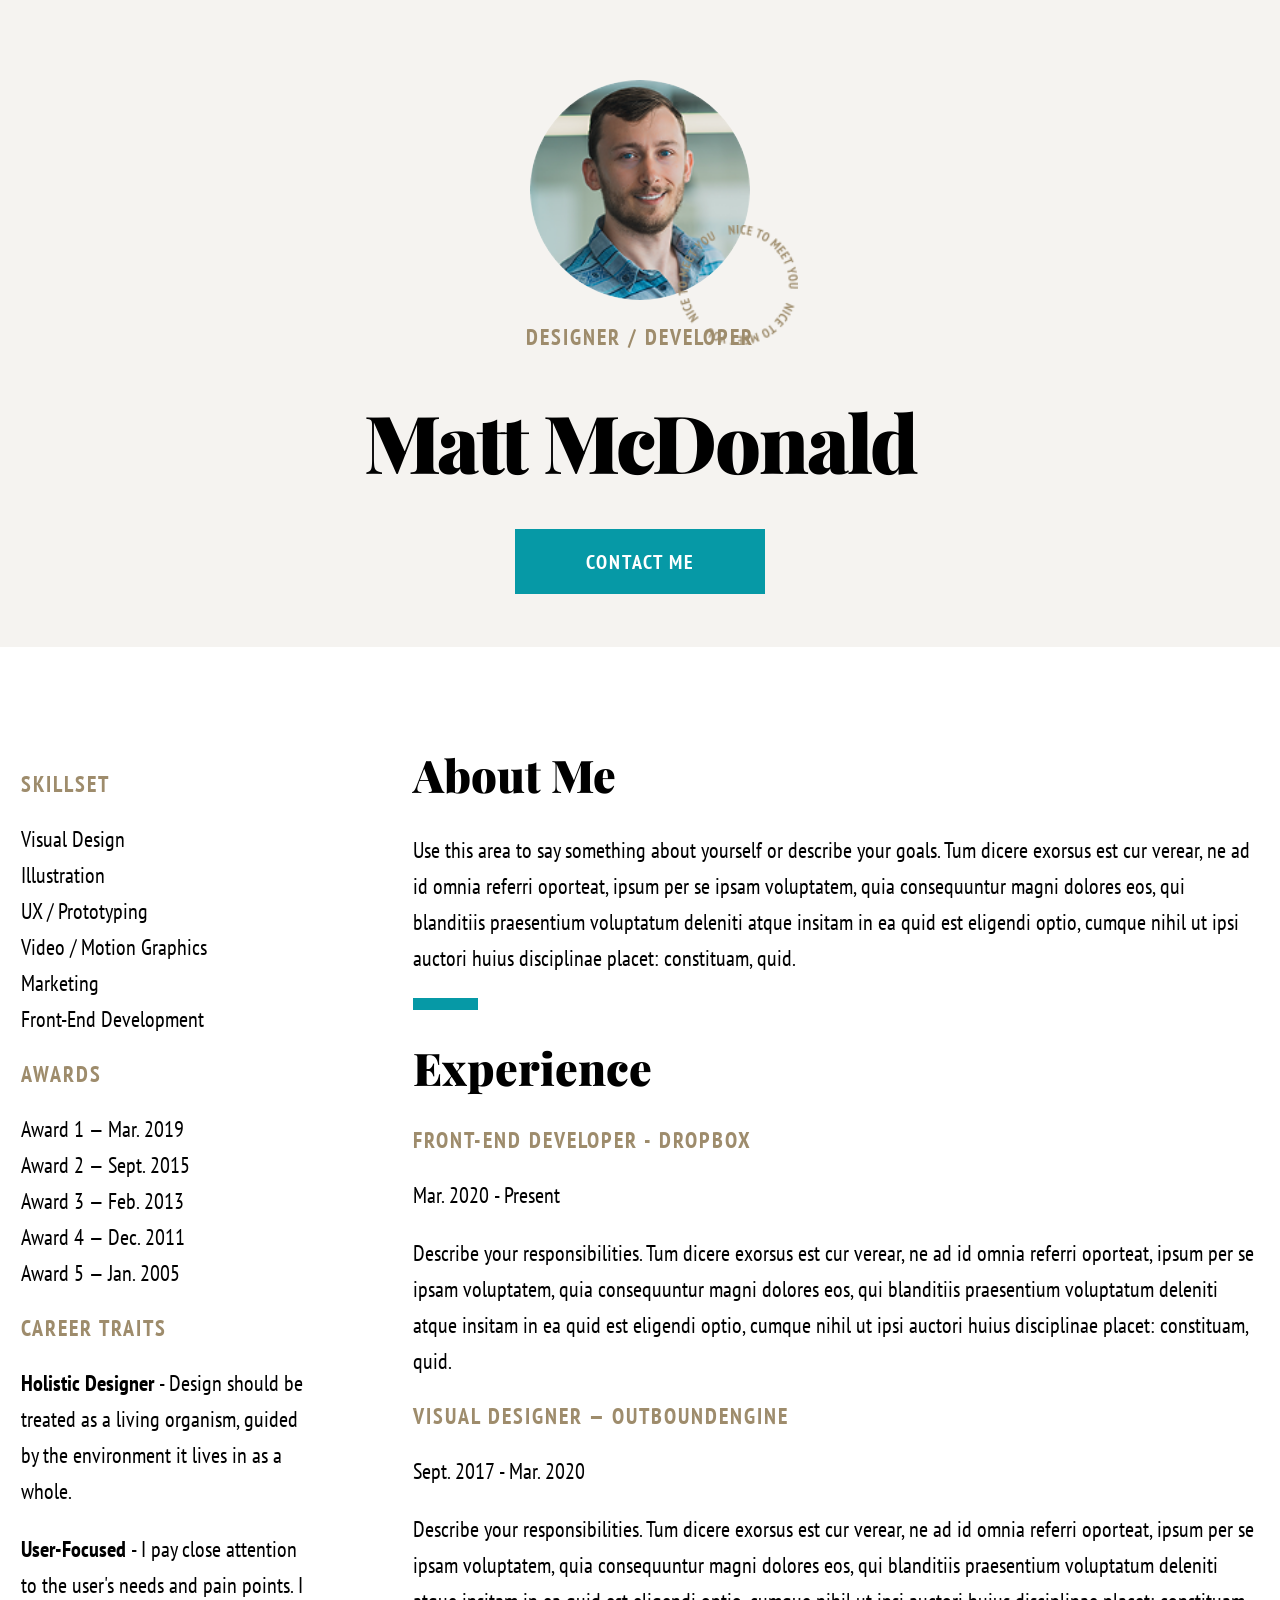
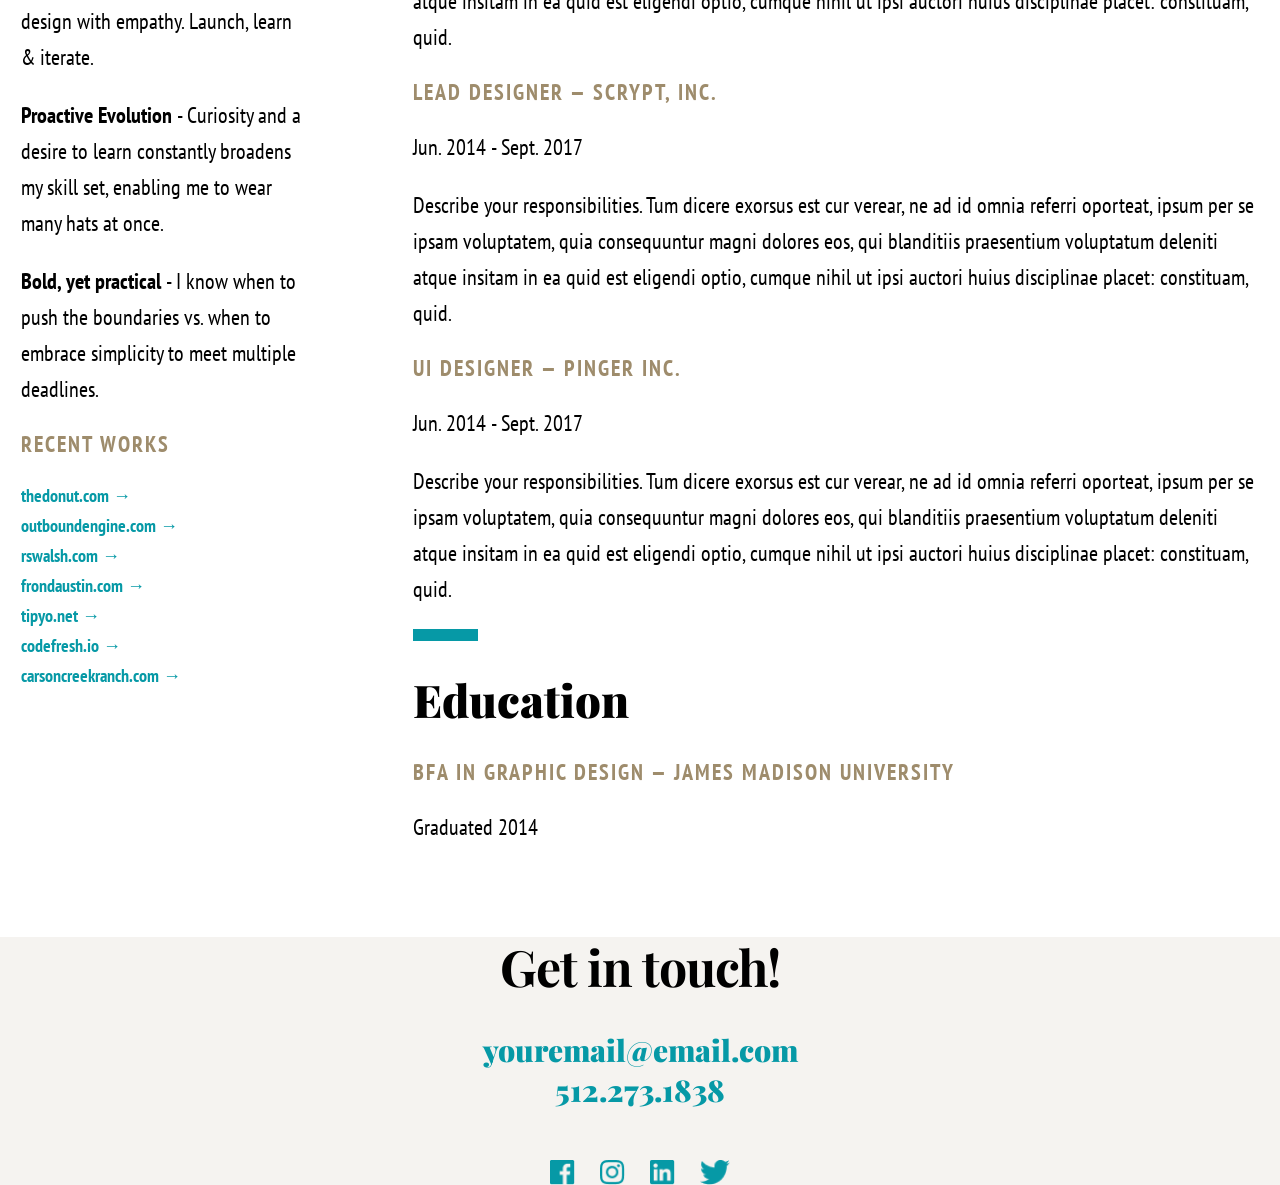
==== commit 8a3a25c9: "yfiogfy9ytf8ytf" ====
--- a/index.html
+++ b/index.html
@@ -3,13 +3,11 @@
   <head>
     <meta charset="UTF-8" />
     <meta name="viewport" content="width=device-width, initial-scale=1.0" />
-
-    <title>Currículum</title>
+    <title>Currículum - Matt McDonald</title>
 
     <!-- Fuentes -->
     <link rel="preconnect" href="https://fonts.googleapis.com" />
     <link rel="preconnect" href="https://fonts.gstatic.com" crossorigin />
-
     <link
       href="https://fonts.googleapis.com/css2?family=Playfair+Display:wght@400;700;900&family=PT+Sans+Narrow:wght@400;700&display=swap"
       rel="stylesheet"
@@ -37,19 +35,16 @@
           />
 
           <p class="color_marron developer">DESIGNER / DEVELOPER</p>
-
           <h1 class="nombre">Matt McDonald</h1>
-
           <button type="button">CONTACT ME</button>
         </div>
       </div>
 
-      <!-- ABOUT ME -->
-
+      <!-- MAIN CONTENT -->
       <main>
+        <!-- COLUMNA 1: ABOUT ME, EXPERIENCE & EDUCATION -->
         <div class="columna_1">
           <h1 class="titulo_aboutme">About Me</h1>
-
           <p>
             Use this area to say something about yourself or describe your
             goals. Tum dicere exorsus est cur verear, ne ad id omnia referri
@@ -60,15 +55,11 @@
           </p>
 
           <!-- EXPERIENCE -->
-
           <div class="cuadrado_azul"></div>
-
           <h1>Experience</h1>
 
           <p class="color_marron">FRONT-END DEVELOPER - DROPBOX</p>
-
           <p>Mar. 2020 - Present</p>
-
           <p>
             Describe your responsibilities. Tum dicere exorsus est cur verear,
             ne ad id omnia referri oporteat, ipsum per se ipsam voluptatem, quia
@@ -79,9 +70,7 @@
           </p>
 
           <p class="color_marron">Visual Designer — OutboundEngine</p>
-
           <p>Sept. 2017 - Mar. 2020</p>
-
           <p>
             Describe your responsibilities. Tum dicere exorsus est cur verear,
             ne ad id omnia referri oporteat, ipsum per se ipsam voluptatem, quia
@@ -92,9 +81,7 @@
           </p>
 
           <p class="color_marron">Lead Designer — Scrypt, Inc.</p>
-
           <p>Jun. 2014 - Sept. 2017</p>
-
           <p>
             Describe your responsibilities. Tum dicere exorsus est cur verear,
             ne ad id omnia referri oporteat, ipsum per se ipsam voluptatem, quia
@@ -105,9 +92,7 @@
           </p>
 
           <p class="color_marron">UI Designer — Pinger Inc.</p>
-
           <p>Jun. 2014 - Sept. 2017</p>
-
           <p>
             Describe your responsibilities. Tum dicere exorsus est cur verear,
             ne ad id omnia referri oporteat, ipsum per se ipsam voluptatem, quia
@@ -118,24 +103,18 @@
           </p>
 
           <!-- EDUCATION -->
-
           <div class="cuadrado_azul"></div>
-
           <h1>Education</h1>
 
           <p class="color_marron">
             BFA in Graphic Design — James Madison University
           </p>
-
           <p>Graduated 2014</p>
         </div>
 
-        <!-- SKILLSET -->
-
-        <div class="cuadrado_azul, hidden"></div>
-        <div class="coluna_2">
-          <p class="color_marron">Skillset</p>
-
+        <!-- COLUMNA 2: SKILLSET, AWARDS, TRAITS & RECENT WORKS -->
+        <div class="columna_2">
+          <p class="color_marron titulo_skillset">Skillset</p>
           <ul>
             <li>Visual Design</li>
             <li>Illustration</li>
@@ -146,9 +125,7 @@
           </ul>
 
           <!-- AWARDS -->
-
           <p class="color_marron">Awards</p>
-
           <ul>
             <li>Award 1 — Mar. 2019</li>
             <li>Award 2 — Sept. 2015</li>
@@ -158,26 +135,21 @@
           </ul>
 
           <!-- CAREER TRAITS -->
-
           <p class="color_marron">Career Traits</p>
-
           <p>
             <strong>Holistic Designer</strong> - Design should be treated as a
             living organism, guided by the environment it lives in as a whole.
           </p>
-
           <p>
             <strong>User-Focused</strong> - I pay close attention to the user's
             needs and pain points. I design with empathy. Launch, learn &
             iterate.
           </p>
-
           <p>
             <strong>Proactive Evolution</strong> - Curiosity and a desire to
             learn constantly broadens my skill set, enabling me to wear many
             hats at once.
           </p>
-
           <p>
             <strong>Bold, yet practical</strong> - I know when to push the
             boundaries vs. when to embrace simplicity to meet multiple
@@ -185,9 +157,7 @@
           </p>
 
           <!-- RECENT WORKS -->
-
           <p class="color_marron">Recent Works</p>
-
           <ul class="recent_works">
             <li>thedonut.com →</li>
             <li>outboundengine.com →</li>
@@ -201,14 +171,12 @@
       </main>
 
       <!-- FOOTER -->
-
       <div class="footer">
         <h1 class="titulo_abajo">
           <strong>Get in touch!</strong>
         </h1>
 
         <p class="correo_y_num">youremail@email.com</p>
-
         <p class="correo_y_num">512.273.1838</p>
 
         <div class="logos">
--- a/estilos.css
+++ b/estilos.css
@@ -12,17 +12,14 @@
 }
 
 body {
-  display: flex;
-  justify-content: center;
-  width: auto;
   margin: 0;
   padding: 0;
-}
-
+  width: 100%;
+}
+
+/* La página ocupa todo el ancho: así los fondos llegan a los bordes */
 .pagina {
   width: 100%;
-  max-width: 375px;
-  box-sizing: border-box;
 }
 
 /* =========================
@@ -93,12 +90,20 @@
    HEADER
    ========================= */
 
+/* Fondo marrón a ancho completo */
+.fondo_marron {
+  width: 100%;
+  background-color: rgba(158, 140, 108, 0.1);
+}
+
+/* Contenido del header: centrado y con ancho máximo */
 .header {
   position: relative;
-  background-color: rgba(158, 140, 108, 0.1);
-  width: 100%;
+  background-color: transparent;
+  width: 100%;
+  max-width: 375px;
+  margin: 0 auto;
   padding: 13%;
-  box-sizing: border-box;
 }
 
 /* Foto principal */
@@ -180,7 +185,7 @@
 }
 
 /* =========================
-   RECENT WORKS
+   MAIN / RECENT WORKS
    ========================= */
 
 .recent_works {
@@ -191,7 +196,12 @@
   letter-spacing: 0;
   color: #0699a6;
 }
+
+/* Contenido principal: centrado y con ancho máximo */
 main {
+  width: 100%;
+  max-width: 375px;
+  margin: 0 auto;
   padding: 0 21px;
 }
 
@@ -199,17 +209,19 @@
    FOOTER
    ========================= */
 
+/* Fondo marrón a ancho completo */
 .footer {
+  width: 100%;
   background-color: rgba(158, 140, 108, 0.1);
-
-  width: 100%;
-
-  /* No ponemos una altura fija demasiado grande */
+}
+
+/* Contenido del footer: centrado y con ancho máximo */
+.footer-contenido {
+  width: 100%;
+  max-width: 375px;
+  margin: 0 auto;
   min-height: 380px;
-  height: auto;
-
   padding: 20px;
-  box-sizing: border-box;
 }
 
 /* Título del footer */
@@ -268,18 +280,12 @@
    ========================= */
 
 @media (min-width: 600px) and (max-width: 899px) {
-  .pagina {
-    width: 100%;
-    max-width: 768px;
-    padding: 0 50px;
-  }
-
   /* Header */
 
   .header {
+    max-width: 668px;
     height: 501px;
     padding: 40px;
-    margin: 0;
   }
 
   .foto_perfil {
@@ -310,6 +316,12 @@
     height: 60px;
   }
 
+  /* Main */
+
+  main {
+    max-width: 668px;
+  }
+
   /* Textos */
 
   p {
@@ -336,6 +348,10 @@
 
   /* Footer */
 
+  .footer-contenido {
+    max-width: 668px;
+  }
+
   .titulo_abajo {
     font-size: 45px;
     line-height: 55px;
@@ -357,16 +373,11 @@
    ========================= */
 
 @media (min-width: 900px) {
-  .pagina {
-    width: 100%;
-    max-width: 1440px;
-    padding: 0 80px;
-  }
-
   /* Header */
 
   .header {
-    height: 547px;
+    max-width: 1280px;
+    height: 647px;
     padding: 50px;
   }
 
@@ -413,12 +424,14 @@
   }
 
   main {
+    max-width: 1280px;
     display: flex;
     flex-direction: row-reverse;
     gap: 106px;
   }
 
-  .columna2 {
+  .columna_2 {
+    margin-top: 100px;
   }
 
   .hidden {
@@ -446,7 +459,8 @@
 
   /* Footer */
 
-  .footer {
+  .footer-contenido {
+    max-width: 1280px;
     min-height: 400px;
     padding: 40px;
   }
@@ -464,4 +478,4 @@
   .logos {
     gap: 25px;
   }
-}
+}
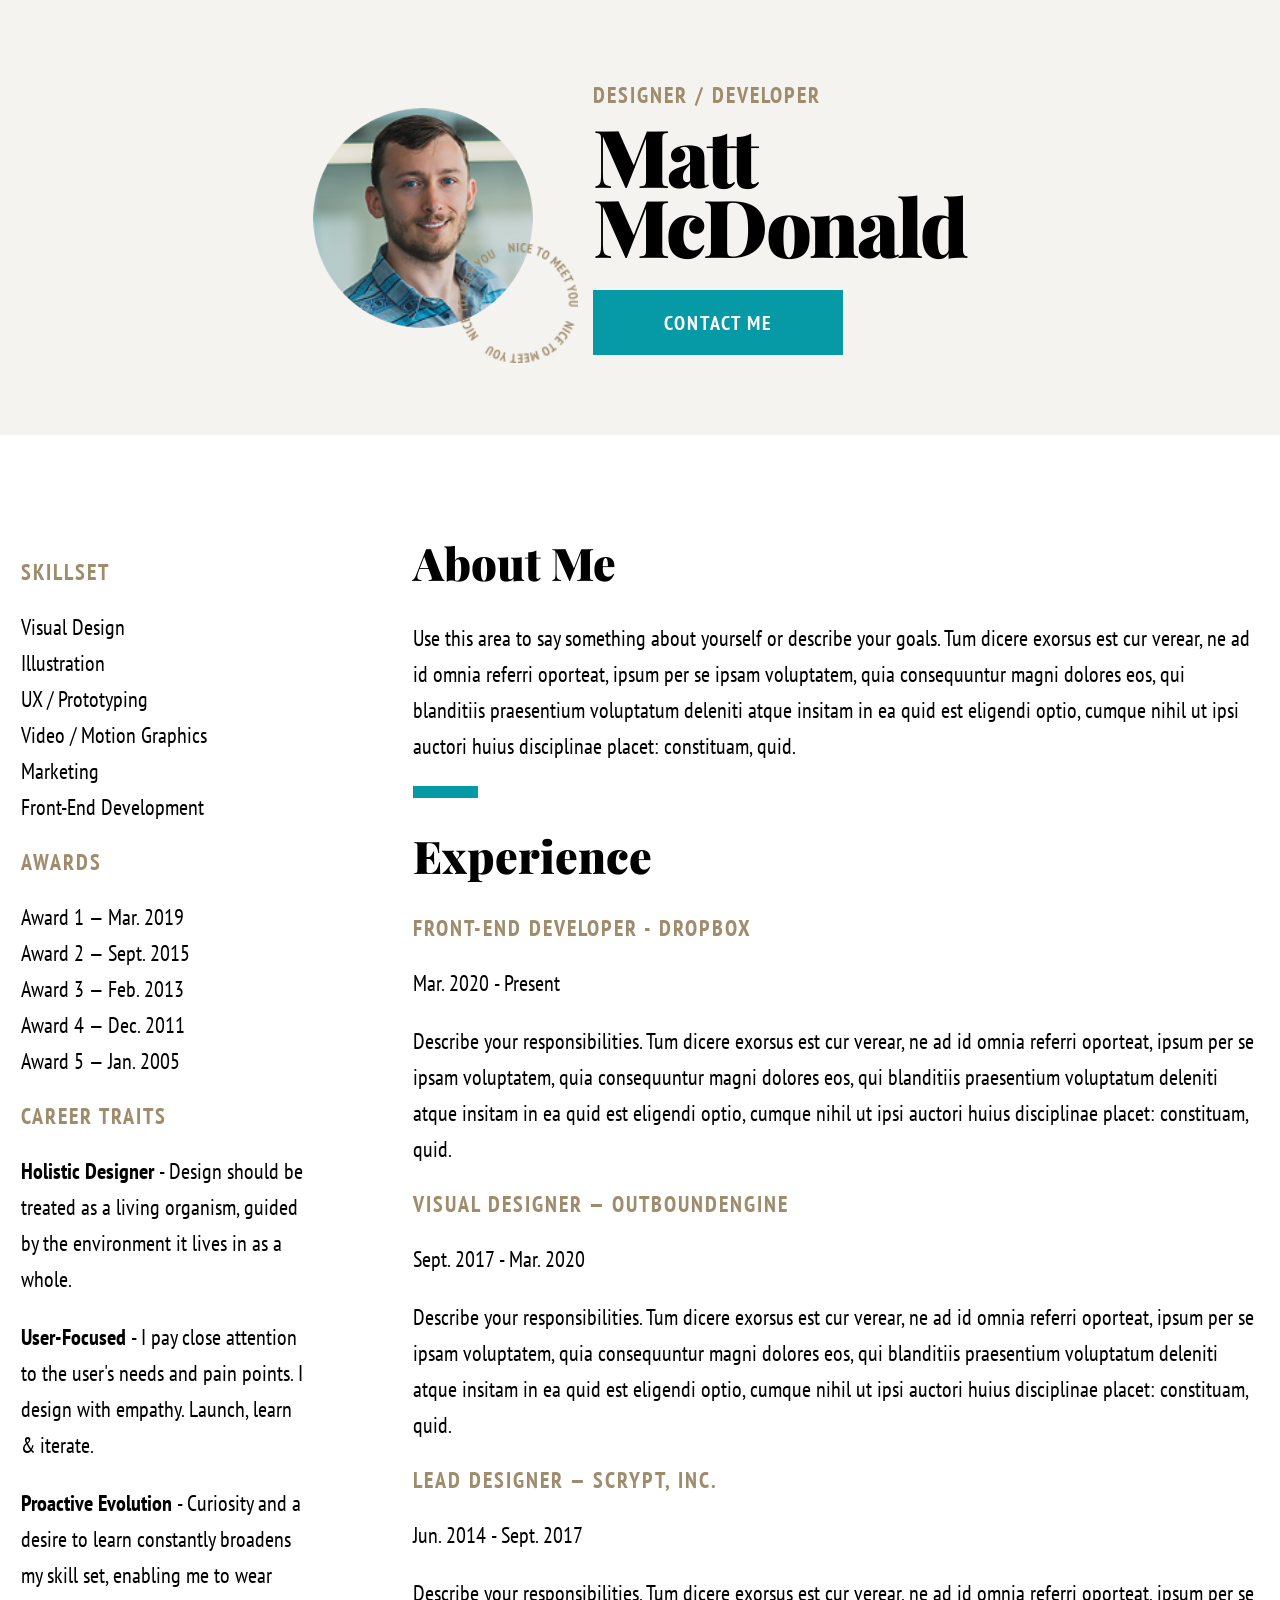
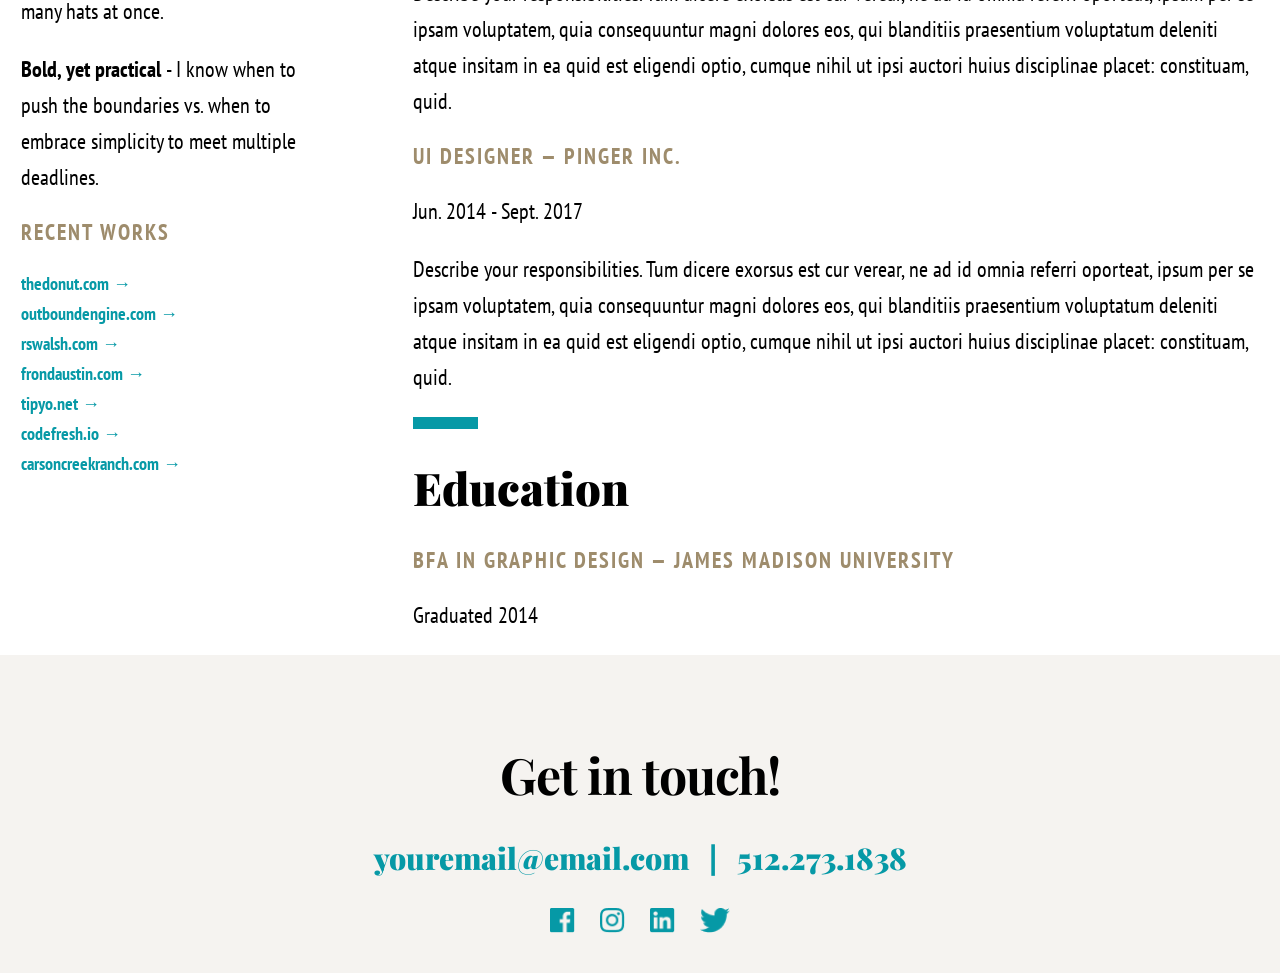
==== commit 82329197: "fvo8yfo8yf8oy" ====
--- a/index.html
+++ b/index.html
@@ -22,21 +22,27 @@
       <!-- HEADER -->
       <div class="fondo_marron">
         <div class="header">
-          <img
-            class="foto_perfil"
-            src="img/foto_hombre.png"
-            alt="Imagen de Matt McDonald"
-          />
-
-          <img
-            class="foto_dos"
-            src="img/foto_dos.png"
-            alt="Elemento decorativo"
-          />
-
-          <p class="color_marron developer">DESIGNER / DEVELOPER</p>
-          <h1 class="nombre">Matt McDonald</h1>
-          <button type="button">CONTACT ME</button>
+          <div class="header_foto">
+            <img
+              class="foto_perfil"
+              src="img/foto_hombre.png"
+              alt="Imagen de Matt McDonald"
+            />
+            <img
+              class="foto_dos"
+              src="img/foto_dos.png"
+              alt="Elemento decorativo"
+            />
+          </div>
+
+          <div class="header_texto">
+            <p class="color_marron developer">DESIGNER / DEVELOPER</p>
+            <h1 class="nombre">
+              <span>Matt</span>
+              <span>McDonald</span>
+            </h1>
+            <button type="button">CONTACT ME</button>
+          </div>
         </div>
       </div>
 
@@ -172,18 +178,23 @@
 
       <!-- FOOTER -->
       <div class="footer">
-        <h1 class="titulo_abajo">
-          <strong>Get in touch!</strong>
-        </h1>
-
-        <p class="correo_y_num">youremail@email.com</p>
-        <p class="correo_y_num">512.273.1838</p>
-
-        <div class="logos">
-          <img src="img/facebook.png" alt="Facebook" />
-          <img src="img/instagram.png" alt="Instagram" />
-          <img src="img/linkedin.png" alt="LinkedIn" />
-          <img src="img/twitter.png" alt="Twitter" />
+        <div class="footer-contenido">
+          <h1 class="titulo_abajo">
+            <strong>Get in touch!</strong>
+          </h1>
+
+          <div class="contacto">
+            <p class="correo_y_num">youremail@email.com</p>
+            <span class="separador">|</span>
+            <p class="correo_y_num">512.273.1838</p>
+          </div>
+
+          <div class="logos">
+            <img src="img/facebook.png" alt="Facebook" />
+            <img src="img/instagram.png" alt="Instagram" />
+            <img src="img/linkedin.png" alt="LinkedIn" />
+            <img src="img/twitter.png" alt="Twitter" />
+          </div>
         </div>
       </div>
     </div>
--- a/estilos.css
+++ b/estilos.css
@@ -140,6 +140,7 @@
   line-height: 46px;
   letter-spacing: -2.17px;
   text-align: center;
+  flex-direction: column;
 }
 
 /* Botón */
@@ -258,6 +259,15 @@
 
   margin: 0;
 }
+.contacto {
+  display: flex;
+  flex-direction: column;
+  align-items: center;
+}
+
+.separador {
+  display: none;
+}
 
 /* =========================
    LOGOS
@@ -373,109 +383,165 @@
    ========================= */
 
 @media (min-width: 900px) {
-  /* Header */
-
-  .header {
-    max-width: 1280px;
-    height: 647px;
-    padding: 50px;
-  }
-
-  .foto_perfil {
-    width: 220px;
-    height: 220px;
-    margin-top: 30px;
-  }
-
-  .foto_dos {
-    width: 120px;
-    height: 120px;
-    top: 225px;
-    right: 482px;
-  }
-
-  .developer {
-    font-size: 18px;
-    line-height: 24px;
-  }
-
-  .nombre {
-    font-size: 80px;
-    line-height: 70px;
-  }
-
-  button {
-    width: 250px;
-    height: 65px;
-
-    font-size: 20px;
-  }
-
-  /* Textos */
-
-  p {
-    font-size: 22px;
-    line-height: 36px;
-  }
-
-  .color_marron {
-    font-size: 22px;
-    line-height: 30px;
-  }
-
-  main {
-    max-width: 1280px;
-    display: flex;
-    flex-direction: row-reverse;
-    gap: 106px;
-  }
-
-  .columna_2 {
-    margin-top: 100px;
-  }
-
-  .hidden {
-    display: none;
-  }
-
-  h1 {
-    max-width: 100%;
-
-    font-size: 45px;
-    line-height: 55px;
-  }
-
-  ul {
-    font-size: 22px;
-    line-height: 36px;
-  }
-
-  /* Separador */
-
-  .cuadrado_azul {
-    width: 65px;
-    height: 12px;
-  }
-
-  /* Footer */
-
-  .footer-contenido {
-    max-width: 1280px;
-    min-height: 400px;
-    padding: 40px;
-  }
-
-  .titulo_abajo {
-    font-size: 50px;
-    line-height: 60px;
-  }
-
-  .correo_y_num {
-    font-size: 30px;
-    line-height: 40px;
-  }
-
-  .logos {
-    gap: 25px;
-  }
-}+  /* =========================
+   PC
+   900px EN ADELANTE
+   ========================= */
+
+  @media (min-width: 900px) {
+    /* Header: foto a la izquierda, texto a la derecha */
+
+    .header {
+      max-width: 1280px;
+      height: auto;
+      padding: 80px 50px;
+
+      display: flex;
+      flex-direction: row;
+      align-items: center;
+      justify-content: center;
+      gap: 60px;
+    }
+
+    /* Contenedor de la foto + imagen decorativa */
+    .header_foto {
+      position: relative;
+      flex-shrink: 0;
+    }
+
+    .foto_perfil {
+      width: 220px;
+      height: 220px;
+      display: block;
+      margin: 0;
+    }
+
+    /* Imagen decorativa: solapada en la esquina inferior derecha de la foto */
+    .foto_dos {
+      width: 120px;
+      height: 120px;
+      top: auto;
+      left: auto;
+      right: -45px;
+      bottom: -35px;
+    }
+
+    /* Bloque de texto alineado a la izquierda */
+    .header_texto {
+      display: flex;
+      flex-direction: column;
+      align-items: flex-start;
+    }
+
+    .developer {
+      justify-content: flex-start;
+      text-align: left;
+      margin: 0 0 10px 0;
+      font-size: 18px;
+      line-height: 24px;
+    }
+
+    h1.nombre {
+      max-width: 560px;
+      justify-content: flex-start;
+      text-align: left;
+      margin: 0 0 30px 0;
+      font-size: 80px;
+      line-height: 70px;
+      flex-direction: column;
+    }
+
+    button {
+      width: 250px;
+      height: 65px;
+      margin: 0;
+      font-size: 20px;
+    }
+
+    /* Textos */
+
+    p {
+      font-size: 22px;
+      line-height: 36px;
+    }
+
+    .color_marron {
+      font-size: 22px;
+      line-height: 30px;
+    }
+
+    main {
+      max-width: 1280px;
+      display: flex;
+      flex-direction: row-reverse;
+      gap: 106px;
+    }
+
+    .columna_2 {
+      margin-top: 100px;
+    }
+
+    .hidden {
+      display: none;
+    }
+
+    h1 {
+      max-width: 100%;
+      font-size: 45px;
+      line-height: 55px;
+    }
+
+    ul {
+      font-size: 22px;
+      line-height: 36px;
+    }
+
+    /* Separador */
+
+    .cuadrado_azul {
+      width: 65px;
+      height: 12px;
+    }
+
+    /* Footer */
+
+    .footer-contenido {
+      max-width: 1280px;
+      min-height: 300px;
+      padding: 40px;
+    }
+
+    .titulo_abajo {
+      font-size: 50px;
+      line-height: 60px;
+      margin-top: 50px;
+    }
+
+    /* Email y teléfono en una sola línea con separador */
+    .contacto {
+      flex-direction: row;
+      justify-content: center;
+      align-items: center;
+      gap: 20px;
+    }
+
+    .separador {
+      display: block;
+      font-family: "Playfair Display", serif;
+      font-weight: 900;
+      font-size: 30px;
+      line-height: 40px;
+      color: #0699a6;
+    }
+
+    .correo_y_num {
+      font-size: 30px;
+      line-height: 40px;
+    }
+
+    .logos {
+      gap: 25px;
+      margin-top: 30px;
+    }
+  }
+}
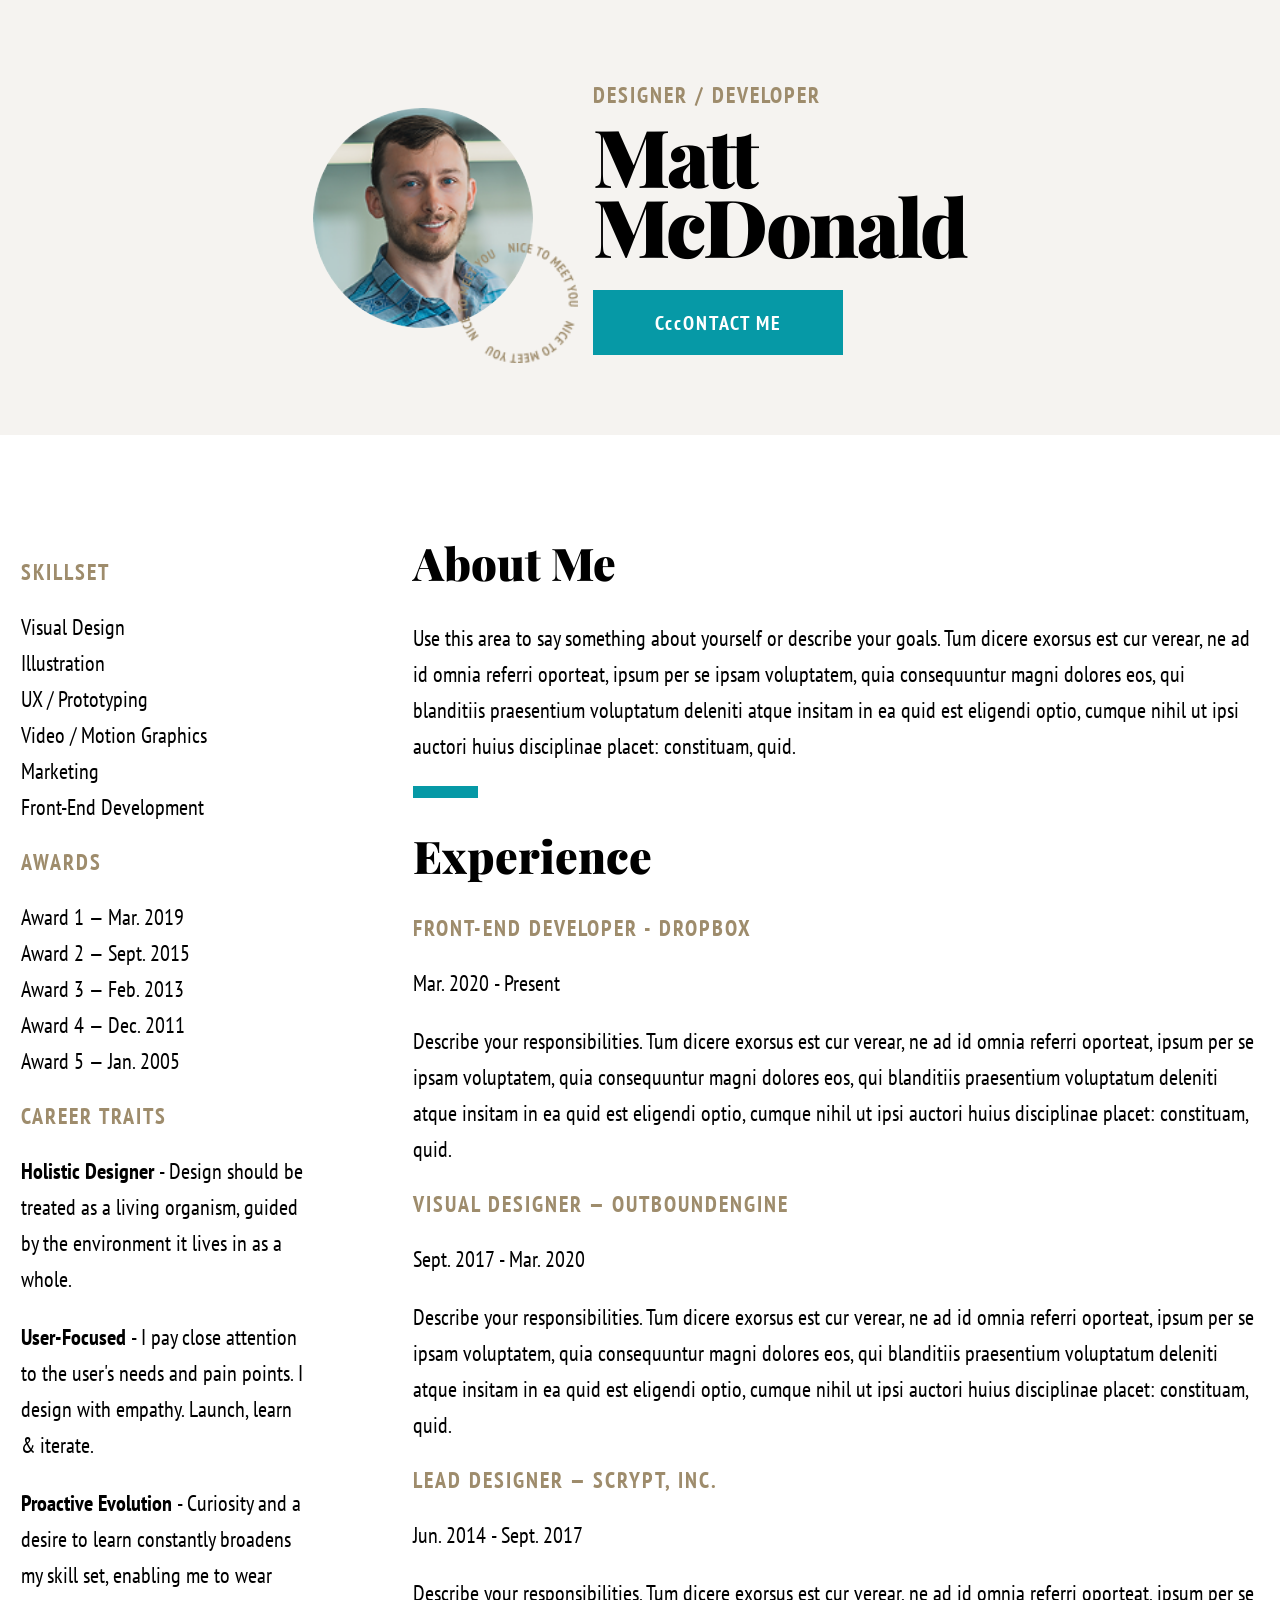
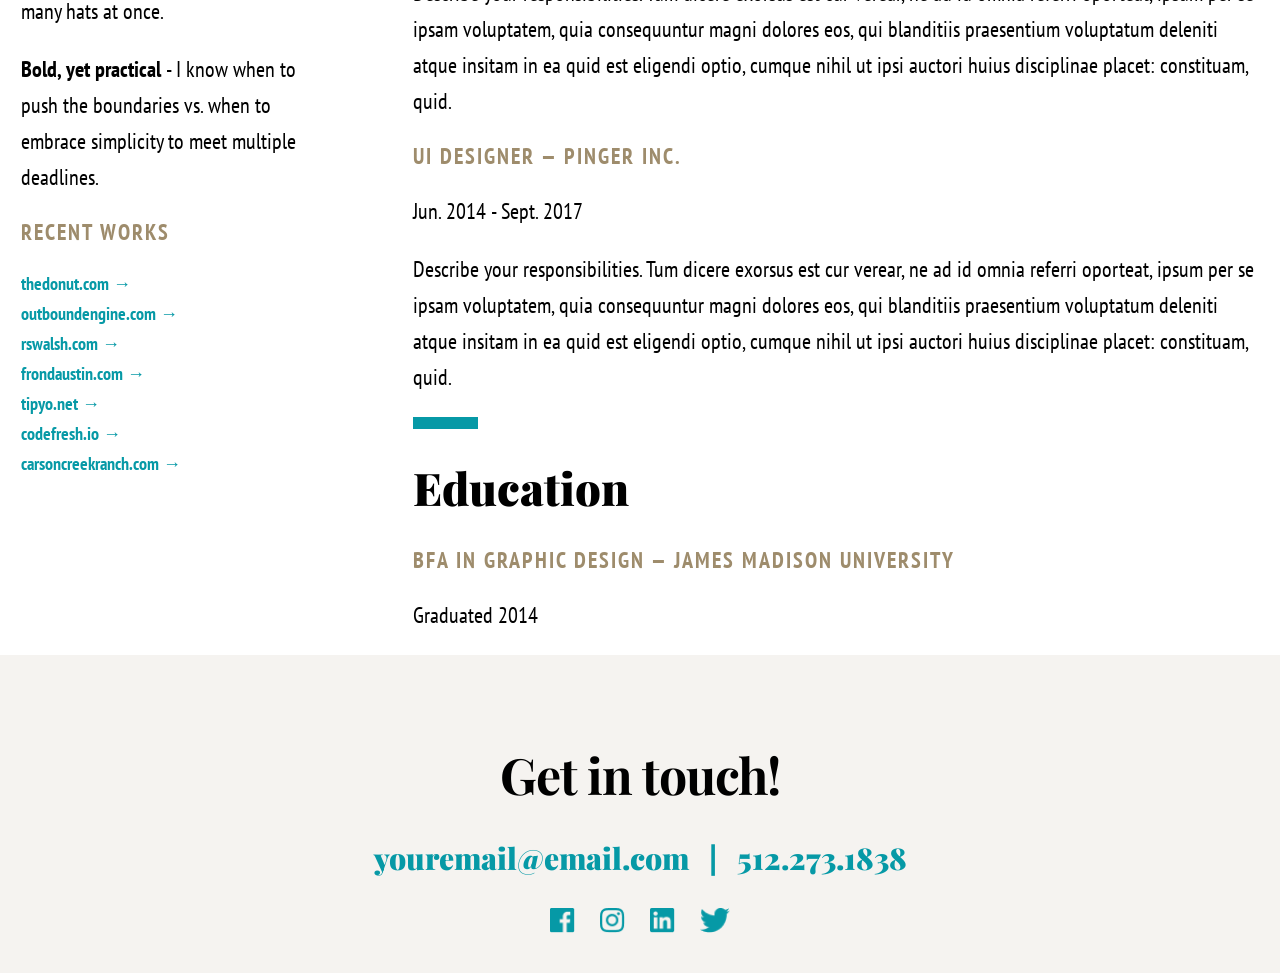
==== commit 303c8eb9: "fix: correct typo in contact button text" ====
--- a/index.html
+++ b/index.html
@@ -41,7 +41,7 @@
               <span>Matt</span>
               <span>McDonald</span>
             </h1>
-            <button type="button">CONTACT ME</button>
+            <button type="button">CccONTACT ME</button>
           </div>
         </div>
       </div>
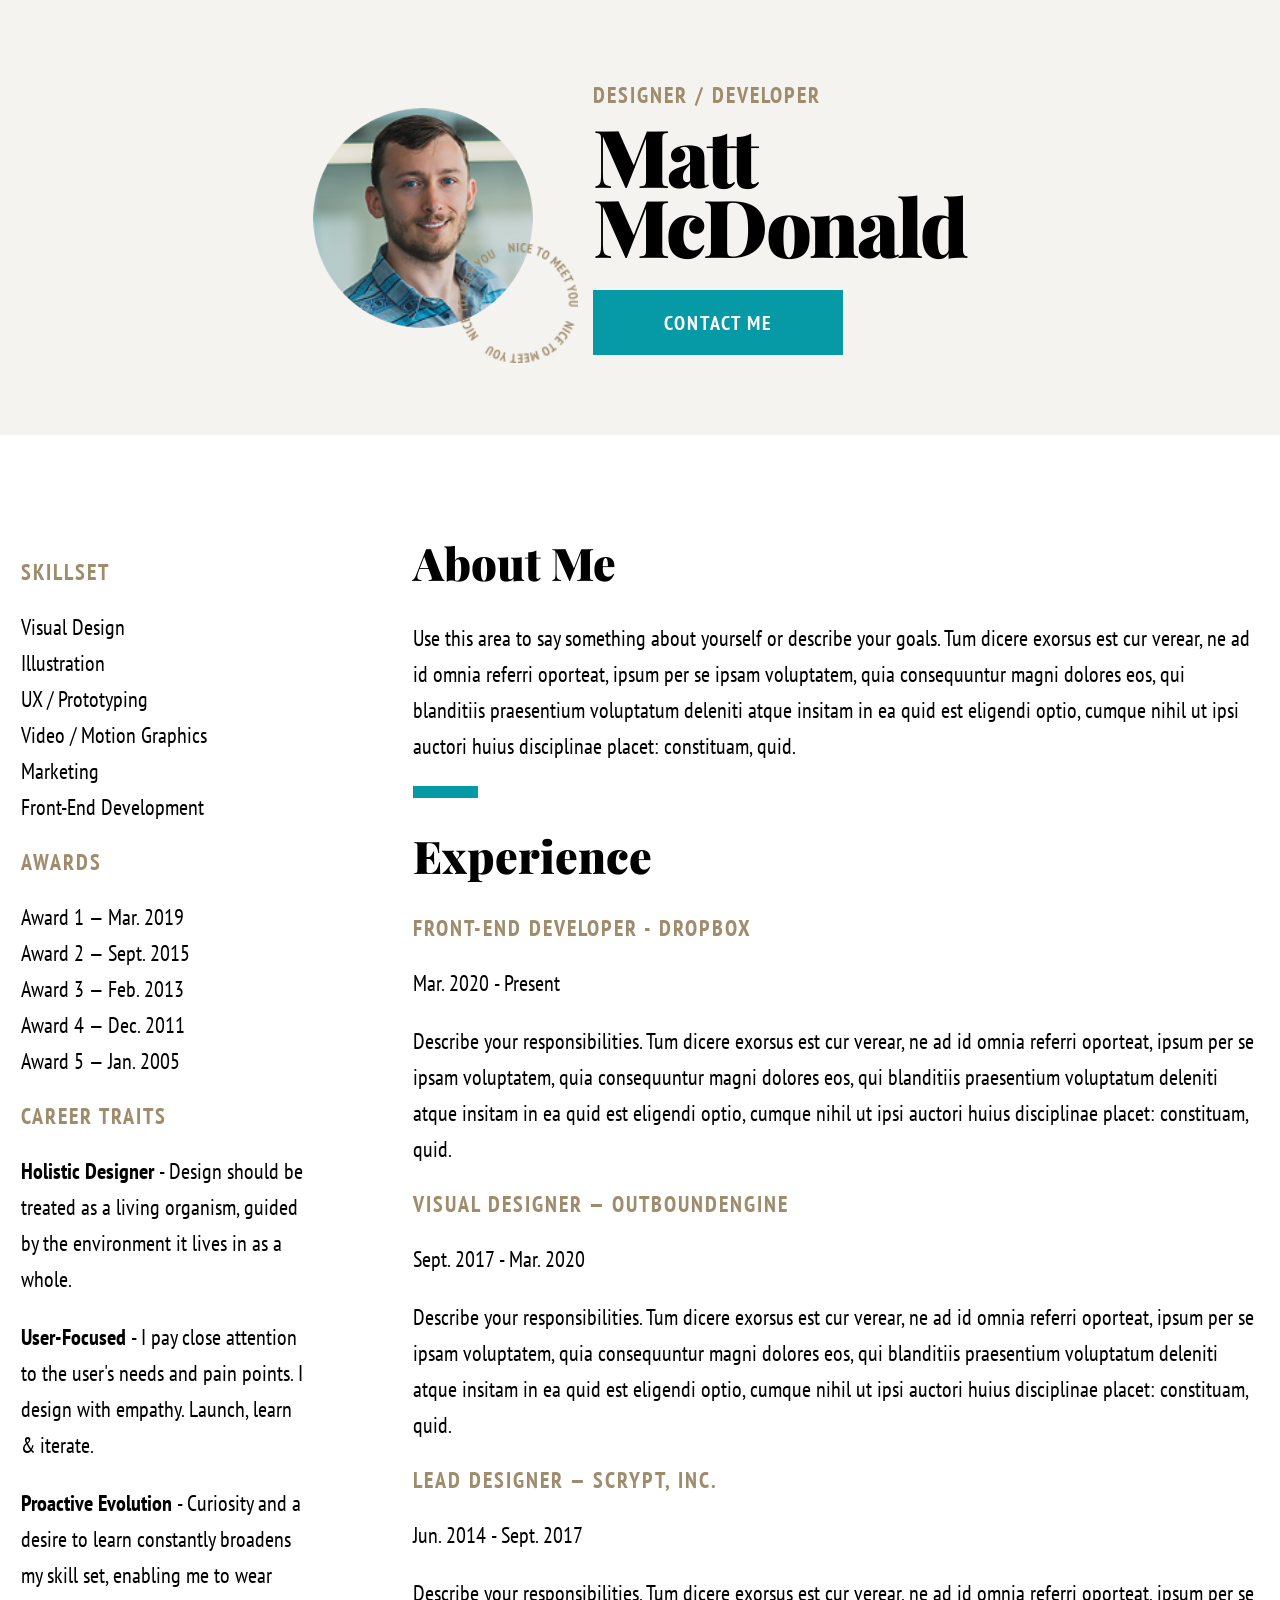
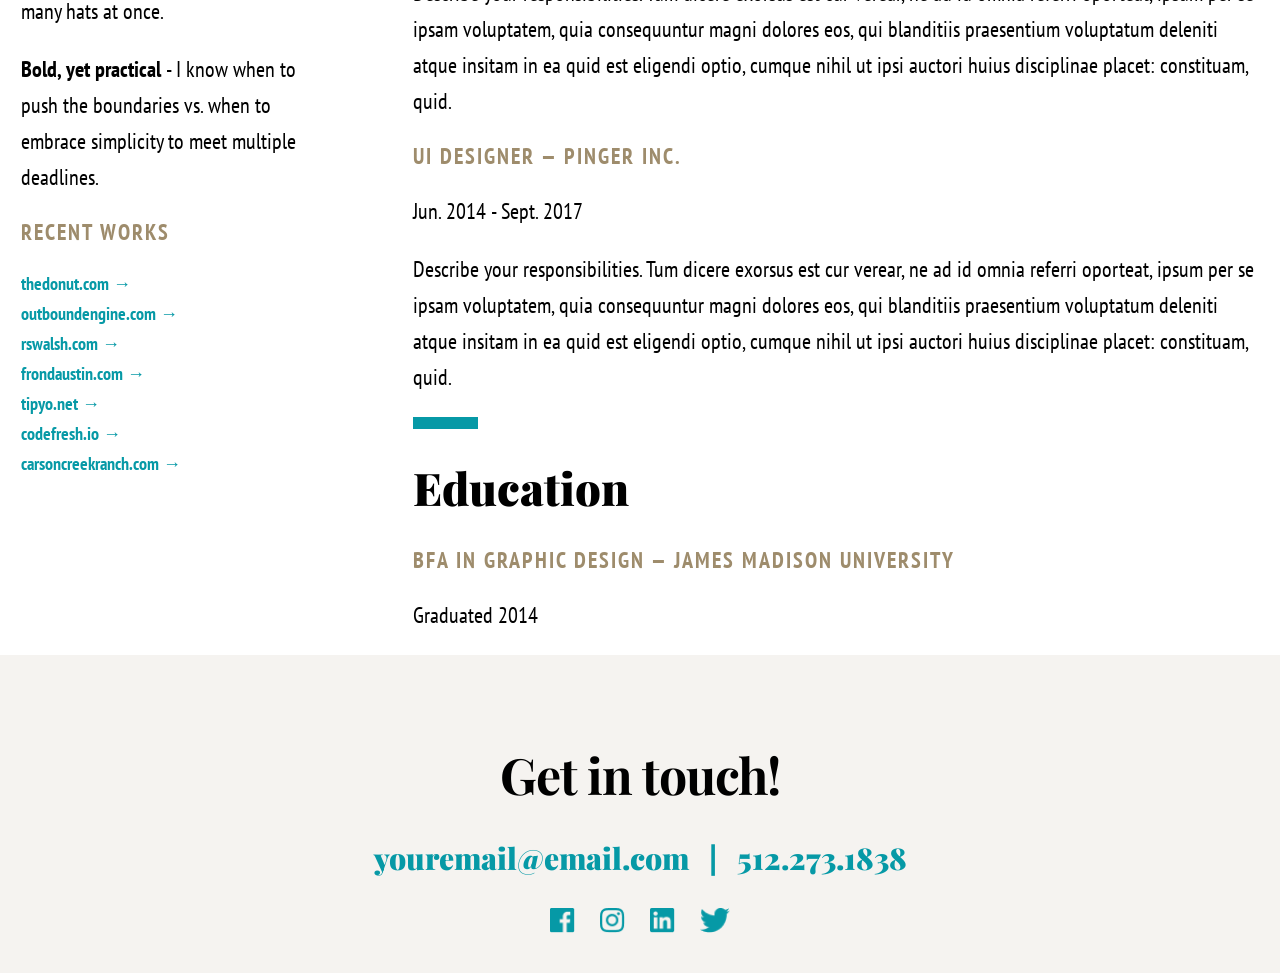
==== commit 5feebe70: "modo oscuro" ====
--- a/index.html
+++ b/index.html
@@ -41,7 +41,7 @@
               <span>Matt</span>
               <span>McDonald</span>
             </h1>
-            <button type="button">CccONTACT ME</button>
+            <button type="button">CONTACT ME</button>
           </div>
         </div>
       </div>
